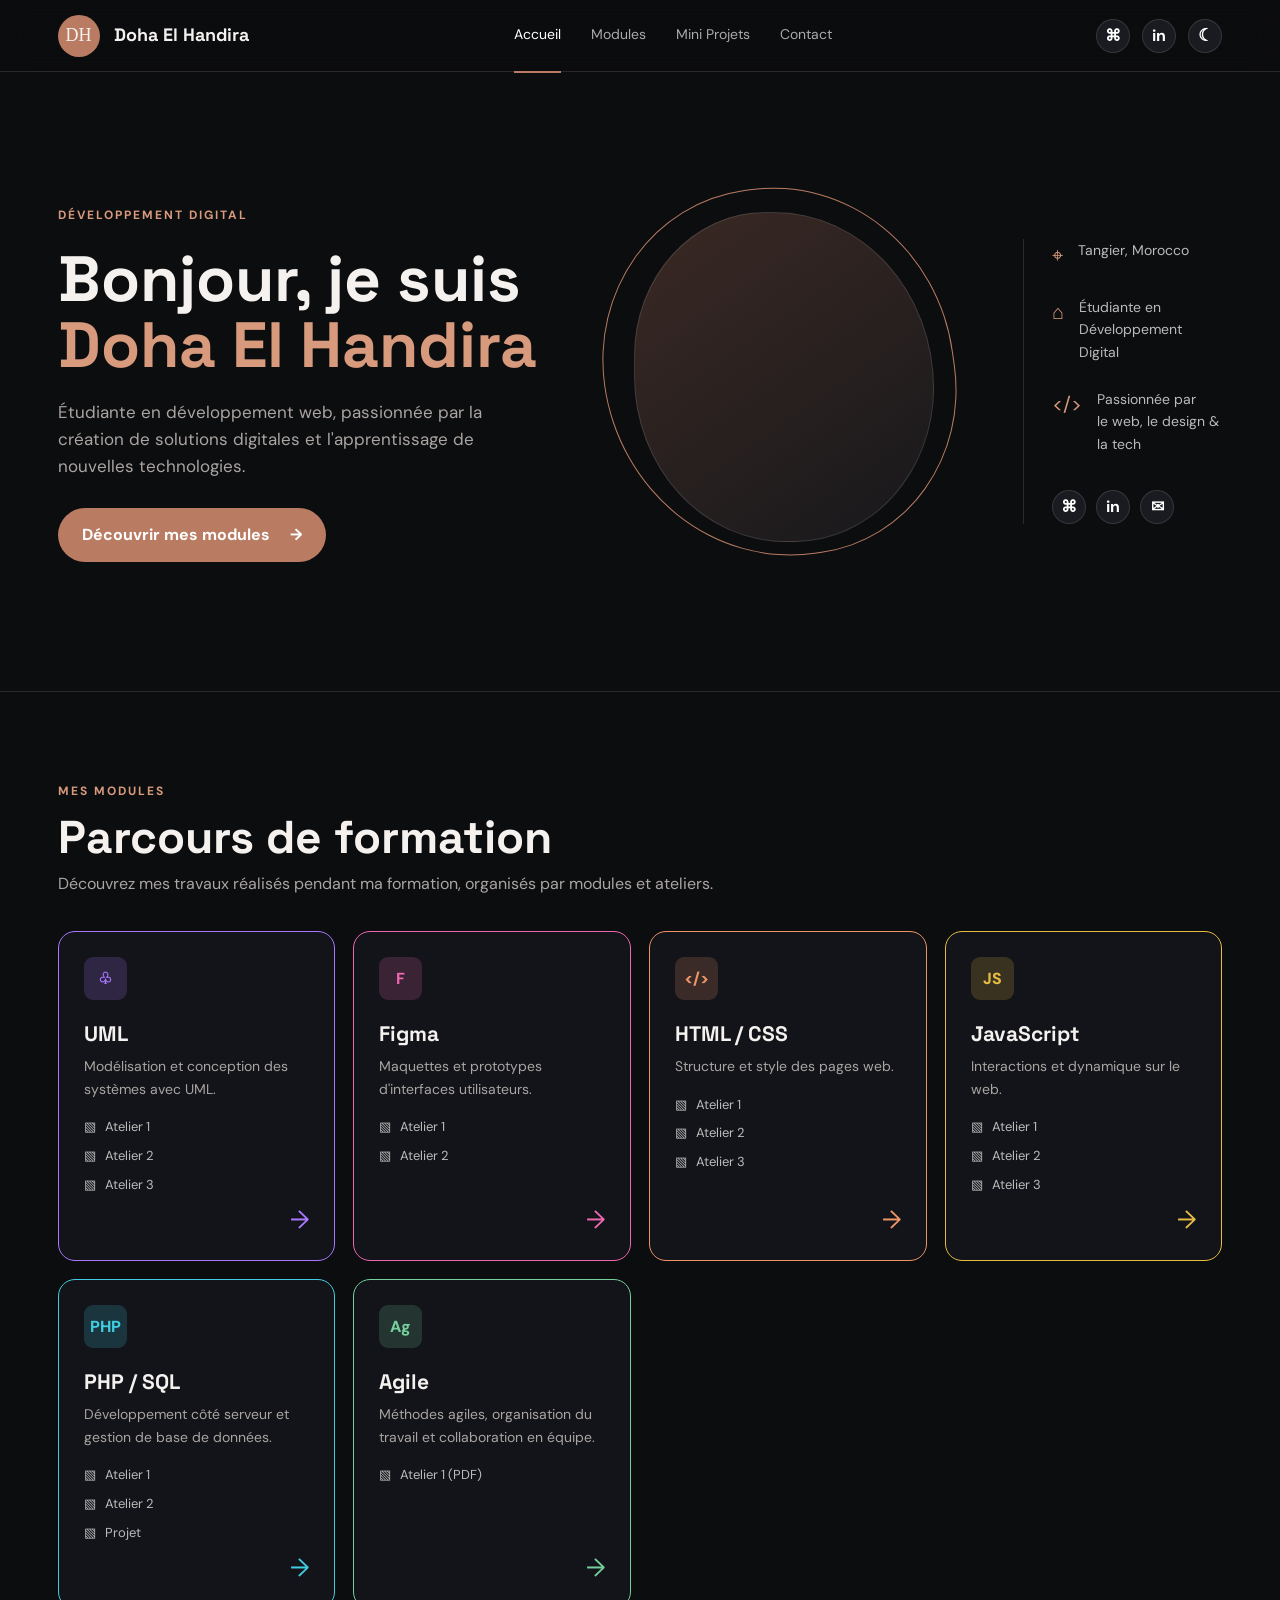
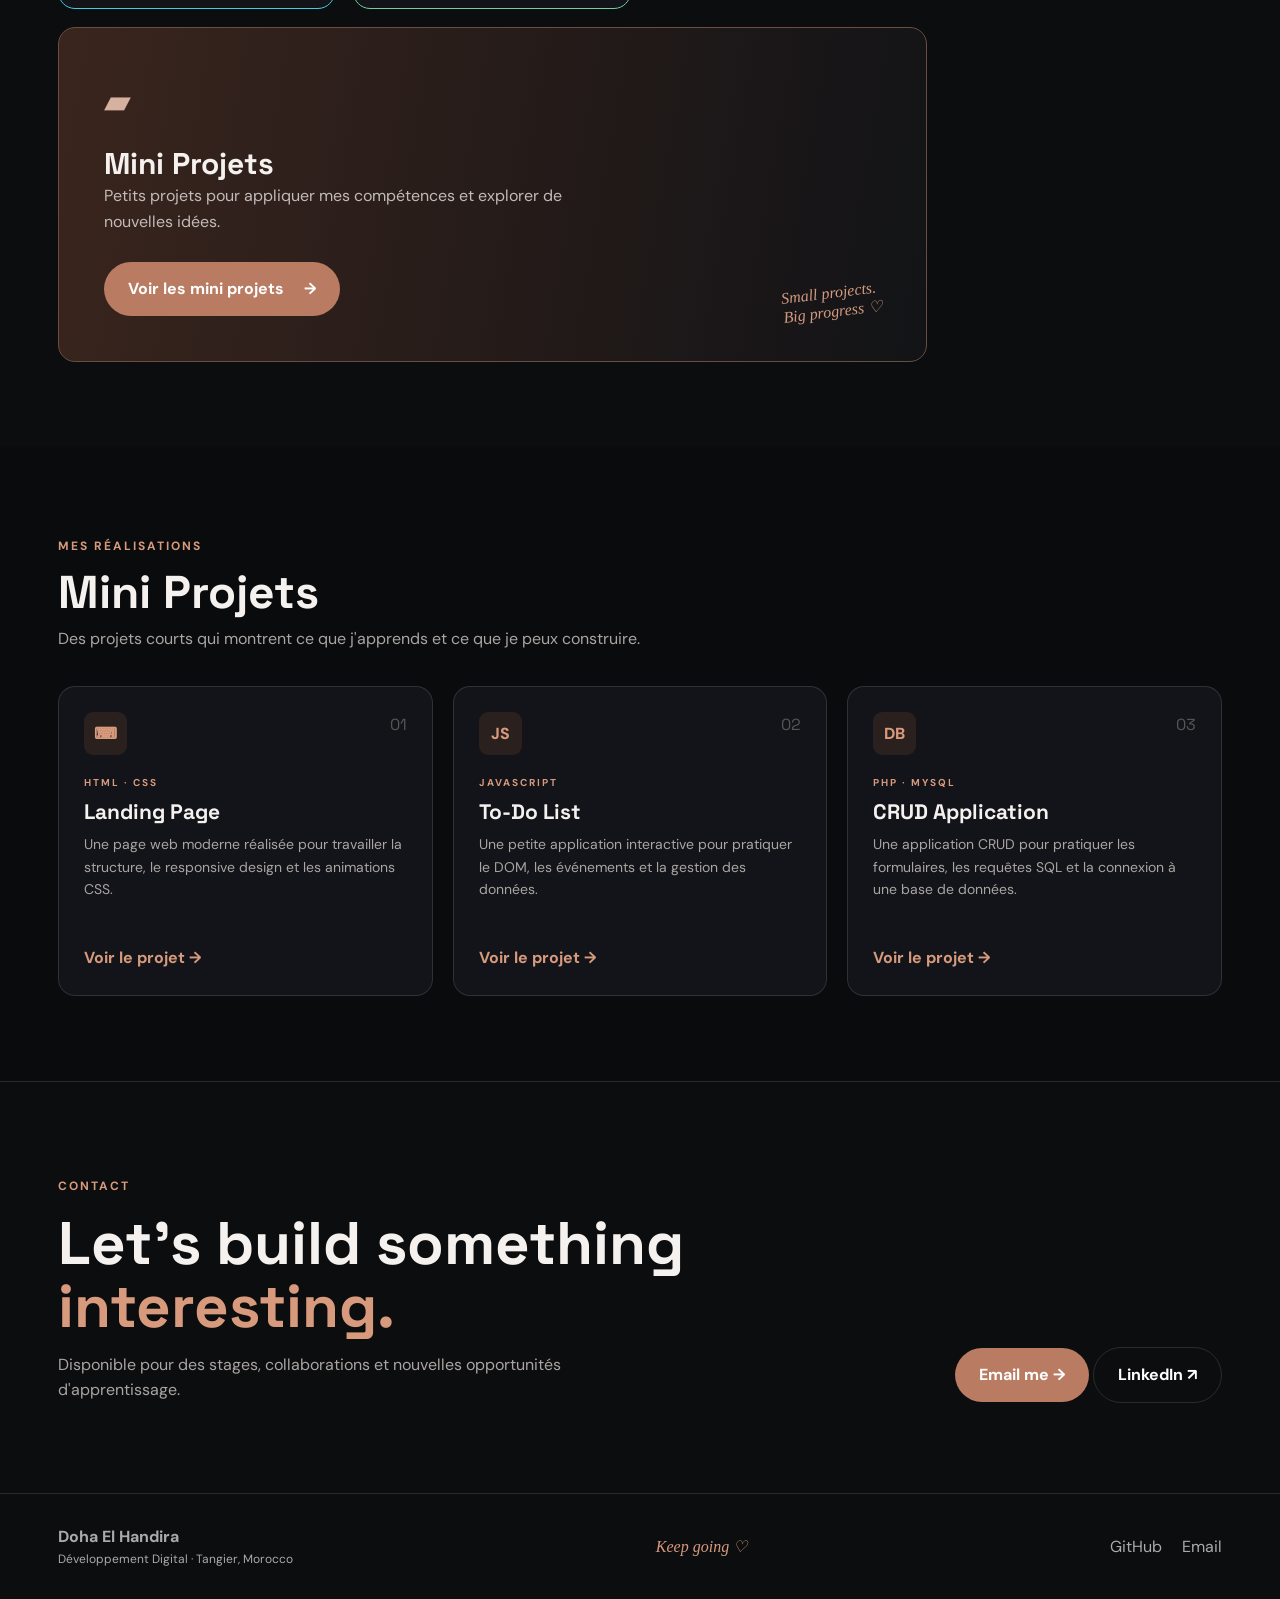
==== index.html @ 9048fb02 "adding atelier 1 agile" ====
<!DOCTYPE html>
<html lang="fr">
<head>
    <meta charset="UTF-8">
    <meta name="viewport" content="width=device-width, initial-scale=1.0">
    <title>Doha El Handira | Portfolio</title>
    <meta name="description" content="Portfolio de Doha El Handira — Développement Digital.">
    <link rel="preconnect" href="https://fonts.googleapis.com">
    <link rel="preconnect" href="https://fonts.gstatic.com" crossorigin>
    <link href="https://fonts.googleapis.com/css2?family=DM+Sans:wght@400;500;600;700&family=Space+Grotesk:wght@500;600;700&display=swap" rel="stylesheet">
    <link rel="stylesheet" href="style.css">
</head>

<body>
<header class="navbar">
    <a href="#accueil" class="logo">
        <span>DH</span>
        <strong>Doha El Handira</strong>
    </a>

    <button class="menu-toggle" id="menuToggle" aria-label="Ouvrir le menu">☰</button>

    <nav id="navMenu">
        <a class="active" href="#accueil">Accueil</a>
        <a href="#modules">Modules</a>
        <a href="#mini-projets">Mini Projets</a>
        <a href="#contact">Contact</a>
    </nav>

    <div class="nav-socials">
        <a href="https://github.com/YOUR_USERNAME" target="_blank" aria-label="GitHub">⌘</a>
        <a href="https://www.linkedin.com/in/YOUR_USERNAME" target="_blank" aria-label="LinkedIn">in</a>
        <button id="themeToggle" aria-label="Changer le thème">☾</button>
    </div>
</header>

<main>
    <section id="accueil" class="hero">
        <div class="hero-copy">
            <span class="eyebrow">DÉVELOPPEMENT DIGITAL</span>
            <h1>Bonjour, je suis<br><span>Doha El Handira</span></h1>
            <p>
                Étudiante en développement web, passionnée par la création
                de solutions digitales et l'apprentissage de nouvelles technologies.
            </p>

            <a href="#modules" class="btn">Découvrir mes modules <span>→</span></a>
        </div>

        <div class="hero-photo-wrap">
            <div class="photo-ring"></div>
            <div class="hero-photo">
                <img src="me.png" alt="Photo de Doha El Handira"
                     onerror="this.style.display='none'; this.parentElement.classList.add('photo-placeholder');">
                
            </div>
        </div>

        <aside class="hero-info">
            <div><span>⌖</span><p>Tangier, Morocco</p></div>
            <div><span>⌂</span><p>Étudiante en<br>Développement Digital</p></div>
            <div><span>&lt;/&gt;</span><p>Passionnée par<br>le web, le design & la tech</p></div>

            <div class="mini-socials">
                <a href="https://github.com/YOUR_USERNAME" target="_blank">⌘</a>
                <a href="https://www.linkedin.com/in/YOUR_USERNAME" target="_blank">in</a>
                <a href="mailto:dohahandira@gmail.com">✉</a>
            </div>
        </aside>
    </section>

    <section id="modules" class="section">
        <div class="section-heading">
            <span>MES MODULES</span>
            <h2>Parcours de formation</h2>
            <p>Découvrez mes travaux réalisés pendant ma formation, organisés par modules et ateliers.</p>
        </div>

        <div class="modules-grid">
            <article class="module-card purple">
                <div class="module-icon">♧</div>
                <h3>UML</h3>
                <p>Modélisation et conception des systèmes avec UML.</p>
                <div class="atelier-list">
                    <a href="uml/TD1.mdj">▧ &nbsp; Atelier 1</a>
                    <a href="uml/atelier-2.html">▧ &nbsp; Atelier 2</a>
                    <a href="uml/atelier-3.html">▧ &nbsp; Atelier 3</a>
                </div>
                <a href="#mini-projets" class="card-arrow">→</a>
            </article>

            <article class="module-card pink">
                <div class="module-icon">F</div>
                <h3>Figma</h3>
                <p>Maquettes et prototypes d'interfaces utilisateurs.</p>
                <div class="atelier-list">
                    <a href="figma/atelie1figma.pdf"  target="_blank">▧ &nbsp; Atelier 1</a>
                    <a href="figma/atelier 2figma.pdf"  target="_blank">▧ &nbsp; Atelier 2</a>
                    
                </div>
                <a href="#" class="card-arrow">→</a>
            </article>

            <article class="module-card orange">
                <div class="module-icon">&lt;/&gt;</div>
                <h3>HTML / CSS</h3>
                <p>Structure et style des pages web.</p>
                <div class="atelier-list">
                    <a href="html-css/atelier-1.html">▧ &nbsp; Atelier 1</a>
                    <a href="html-css/atelier-2.html">▧ &nbsp; Atelier 2</a>
                    <a href="html-css/atelier-3.html">▧ &nbsp; Atelier 3</a>
                </div>
                <a href="#" class="card-arrow">→</a>
            </article>

            <article class="module-card yellow">
                <div class="module-icon">JS</div>
                <h3>JavaScript</h3>
                <p>Interactions et dynamique sur le web.</p>
                <div class="atelier-list">
                    <a href="javascript/atelier-1.html">▧ &nbsp; Atelier 1</a>
                    <a href="javascript/atelier-2.html">▧ &nbsp; Atelier 2</a>
                    <a href="javascript/atelier-3.html">▧ &nbsp; Atelier 3</a>
                </div>
                <a href="#" class="card-arrow">→</a>
            </article>

            <article class="module-card cyan">
                <div class="module-icon">PHP</div>
                <h3>PHP / SQL</h3>
                <p>Développement côté serveur et gestion de base de données.</p>
                <div class="atelier-list">
                    <a href="php-sql/atelier-1.html">▧ &nbsp; Atelier 1</a>
                    <a href="php-sql/atelier-2.html">▧ &nbsp; Atelier 2</a>
                    <a href="php-sql/projet.html">▧ &nbsp; Projet</a>
                </div>
                <a href="#" class="card-arrow">→</a>
            </article>

            <article class="module-card green">
                <div class="module-icon">Ag</div>
                <h3>Agile</h3>
                <p>Méthodes agiles, organisation du travail et collaboration en équipe.</p>
                <div class="atelier-list">
                    <a href="agile/atelier-1.pdf" target="_blank" rel="noopener">▧ &nbsp; Atelier 1 (PDF)</a>
                </div>
                <a href="agile/atelier-1.pdf" target="_blank" rel="noopener" class="card-arrow" aria-label="Ouvrir l'atelier Agile 1">→</a>
            </article>

            <article class="mini-feature" id="mini-projets">
                <div class="feature-overlay"></div>
                <div class="feature-content">
                    <div class="folder">▰</div>
                    <h3>Mini Projets</h3>
                    <p>Petits projets pour appliquer mes compétences et explorer de nouvelles idées.</p>
                    <a href="#projects" class="btn">Voir les mini projets <span>→</span></a>
                </div>
                <div class="feature-note">Small projects.<br>Big progress ♡</div>
            </article>
        </div>
    </section>

    <section id="projects" class="section projects-section">
        <div class="section-heading">
            <span>MES RÉALISATIONS</span>
            <h2>Mini Projets</h2>
            <p>Des projets courts qui montrent ce que j'apprends et ce que je peux construire.</p>
        </div>

        <div class="projects-grid">
            <article class="project-card">
                <span class="project-number">01</span>
                <div class="project-icon">⌨</div>
                <span class="project-tech">HTML · CSS</span>
                <h3>Landing Page</h3>
                <p>Une page web moderne réalisée pour travailler la structure, le responsive design et les animations CSS.</p>
                <a href="mini-projects/landing-page.html">Voir le projet →</a>
            </article>

            <article class="project-card">
                <span class="project-number">02</span>
                <div class="project-icon">JS</div>
                <span class="project-tech">JAVASCRIPT</span>
                <h3>To-Do List</h3>
                <p>Une petite application interactive pour pratiquer le DOM, les événements et la gestion des données.</p>
                <a href="mini-projects/todo.html">Voir le projet →</a>
            </article>

            <article class="project-card">
                <span class="project-number">03</span>
                <div class="project-icon">DB</div>
                <span class="project-tech">PHP · MYSQL</span>
                <h3>CRUD Application</h3>
                <p>Une application CRUD pour pratiquer les formulaires, les requêtes SQL et la connexion à une base de données.</p>
                <a href="mini-projects/crud.html">Voir le projet →</a>
            </article>
        </div>
    </section>

    <section id="contact" class="contact-section">
        <div>
            <span class="eyebrow">CONTACT</span>
            <h2>Let's build something<br><span>interesting.</span></h2>
            <p>Disponible pour des stages, collaborations et nouvelles opportunités d'apprentissage.</p>
        </div>

        <div class="contact-buttons">
            <a class="btn" href="mailto:dohahandira@gmail.com">Email me →</a>
            <a class="btn secondary" href="https://www.linkedin.com/in/YOUR_USERNAME" target="_blank">LinkedIn ↗</a>
        </div>
    </section>
</main>

<footer>
    <div>
        <strong>Doha El Handira</strong>
        <span>Développement Digital · Tangier, Morocco</span>
    </div>
    <span class="footer-note">Keep going ♡</span>
    <div class="footer-links">
        <a href="https://github.com/YOUR_USERNAME" target="_blank">GitHub</a>
        <a href="mailto:dohahandira@gmail.com">Email</a>
    </div>
</footer>

<script src="script.js"></script>
</body>
</html>
---- style.css ----
:root {
    --bg: #0c0d0f;
    --surface: #121419;
    --surface-2: #17191f;
    --text: #f4f1ef;
    --muted: #aaa5a2;
    --line: rgba(255,255,255,.12);
    --accent: #b97c63;
    --accent-light: #d89a7d;
    --brown: #4a3028;
}

* { box-sizing: border-box; margin: 0; padding: 0; }

html { scroll-behavior: smooth; }

body {
    background: var(--bg);
    color: var(--text);
    font-family: "DM Sans", sans-serif;
    line-height: 1.6;
}

a { color: inherit; text-decoration: none; }

.navbar {
    height: 72px;
    padding: 0 4.5%;
    border-bottom: 1px solid var(--line);
    display: flex;
    align-items: center;
    justify-content: space-between;
    position: sticky;
    top: 0;
    z-index: 20;
    background: rgba(12,13,15,.92);
    backdrop-filter: blur(15px);
}

.logo { display: flex; align-items: center; gap: 14px; font-family: "Space Grotesk"; }
.logo span {
    width: 42px; height: 42px; border-radius: 50%;
    display: grid; place-items: center;
    background: var(--accent); font-family: Georgia, serif;
    font-size: 18px;
}
.logo strong { font-size: 18px; }

nav { display: flex; gap: 30px; }
nav a { color: #aaa; font-size: 14px; padding: 25px 0; }
nav a:hover, nav a.active { color: white; border-bottom: 2px solid var(--accent); }

.nav-socials { display: flex; gap: 12px; align-items: center; }
.nav-socials a, .nav-socials button, .mini-socials a {
    border: 1px solid var(--line); background: #191b20; color: white;
    width: 34px; height: 34px; border-radius: 50%; display: grid; place-items: center;
    font-weight: 700;
}
.nav-socials button { cursor: pointer; font-size: 17px; }

.menu-toggle { display: none; background: none; color: white; border: 0; font-size: 24px; }

.hero {
    min-height: 620px;
    padding: 80px 4.5%;
    display: grid;
    grid-template-columns: 1.1fr .9fr .45fr;
    gap: 40px;
    align-items: center;
    border-bottom: 1px solid var(--line);
}

.eyebrow, .section-heading > span, .project-tech {
    color: var(--accent-light);
    font-weight: 700;
    letter-spacing: 2px;
    font-size: 12px;
}

.hero h1 {
    font-family: "Space Grotesk";
    font-size: clamp(44px, 5vw, 74px);
    line-height: 1.03;
    margin: 20px 0;
}
.hero h1 span, .contact-section h2 span { color: var(--accent-light); }
.hero-copy > p:not(.eyebrow) { color: var(--muted); max-width: 620px; font-size: 17px; }

.btn {
    display: inline-flex; gap: 20px; align-items: center;
    background: var(--accent); color: white; padding: 14px 24px;
    border-radius: 30px; font-weight: 700; margin-top: 28px;
    transition: .25s;
}
.btn:hover { transform: translateY(-3px); background: var(--accent-light); }
.btn.secondary { background: transparent; border: 1px solid var(--line); }

.hero-photo-wrap { position: relative; width: 360px; height: 390px; justify-self: center; }
.photo-ring {
    position: absolute; inset: 0 10px 20px 0; border: 1px solid var(--accent);
    border-radius: 48% 52% 46% 54%; transform: rotate(-8deg);
}
.hero-photo {
    position: absolute; inset: 25px 30px 35px 30px;
    border-radius: 45% 55% 48% 52%; overflow: hidden;
    background: linear-gradient(145deg,#3b2924,#17181b);
    display: grid; place-items: center;
}
.hero-photo img { width: 100%; height: 100%; object-fit: cover; }
.hero-photo > span { font-family: Georgia; font-size: 60px; color: #d49a81; }
.photo-placeholder { border: 1px solid rgba(255,255,255,.12); }
.handwritten {
    position: absolute; right: -5px; bottom: 35px;
    color: var(--accent-light); font-family: Georgia, serif;
    font-style: italic; transform: rotate(-7deg); font-size: 15px;
}
.hero-info { border-left: 1px solid var(--line); padding-left: 28px; display: grid; gap: 25px; }
.hero-info div:not(.mini-socials) { display: flex; gap: 15px; align-items: flex-start; }
.hero-info div:not(.mini-socials) > span { color: var(--accent-light); font-size: 20px; }
.hero-info p { color: #bbb; font-size: 14px; }
.mini-socials { display: flex; gap: 10px; padding-top: 10px; }

.section { padding: 85px 4.5%; }
.section-heading { margin-bottom: 35px; }
.section-heading h2 { font: 700 clamp(32px,4vw,46px) "Space Grotesk"; margin: 5px 0; }
.section-heading p { color: var(--muted); }

.modules-grid {
    display: grid;
    grid-template-columns: repeat(4, 1fr);
    gap: 18px;
}
.module-card, .project-card {
    background: var(--surface);
    border: 1px solid var(--line);
    border-radius: 17px;
    padding: 25px;
    min-height: 330px;
    position: relative;
    transition: .3s;
}
.module-card:hover, .project-card:hover { transform: translateY(-6px); border-color: rgba(255,255,255,.3); }
.module-card.purple { --card: #a978ff; }
.module-card.pink { --card: #ed68b1; }
.module-card.orange { --card: #ed9569; }
.module-card.yellow { --card: #e7bc43; }
.module-card.cyan { --card: #40cde0; }
.module-card.green { --card: #75ce9b; }
.module-card { border-color: var(--card); }
.module-icon, .project-icon {
    width: 43px; height: 43px; border-radius: 9px;
    display: grid; place-items: center;
    background: color-mix(in srgb, var(--card, var(--accent)) 18%, transparent);
    color: var(--card, var(--accent-light)); font-weight: 800;
    margin-bottom: 20px;
}
.module-card h3, .project-card h3 { font: 700 21px "Space Grotesk"; }
.module-card > p, .project-card > p { color: var(--muted); font-size: 14px; margin: 8px 0 17px; }
.atelier-list { display: grid; gap: 8px; }
.atelier-list a { font-size: 13px; color: #bbb; }
.atelier-list a:hover { color: var(--card, var(--accent-light)); }
.card-arrow { position: absolute; right: 25px; bottom: 20px; font-size: 25px; color: var(--card, var(--accent-light)); }

.mini-feature {
    grid-column: span 3;
    min-height: 330px;
    border: 1px solid #684d40;
    border-radius: 17px;
    overflow: hidden;
    position: relative;
    background: linear-gradient(100deg, rgba(60,38,30,.95), rgba(19,20,23,.88)),
                url("mini-projects-bg.jpg") center/cover;
}
.feature-content { position: relative; z-index: 2; padding: 45px; max-width: 600px; }
.folder { color: #d7b19f; font-size: 35px; margin-bottom: 15px; }
.feature-content h3 { font: 700 30px "Space Grotesk"; }
.feature-content p { color: #c2bbb8; max-width: 530px; }
.feature-note { position: absolute; right: 45px; bottom: 40px; color: #d29b80; font: italic 16px Georgia; transform: rotate(-7deg); }

.projects-section { background: #0a0b0d; }
.projects-grid { display: grid; grid-template-columns: repeat(3,1fr); gap: 20px; }
.project-card { min-height: 310px; }
.project-number { float: right; color: #555; font-family: "Space Grotesk"; }
.project-card .project-icon { background: #2a201d; color: var(--accent-light); }
.project-card .project-tech { font-size: 10px; display: block; margin-bottom: 7px; }
.project-card a { color: var(--accent-light); font-weight: 700; position: absolute; bottom: 25px; }

.contact-section {
    padding: 90px 4.5%; border-top: 1px solid var(--line);
    display: flex; justify-content: space-between; align-items: end; gap: 40px;
}
.contact-section h2 { font: 700 clamp(36px,5vw,60px) "Space Grotesk"; line-height: 1.05; margin: 14px 0; }
.contact-section p { color: var(--muted); max-width: 600px; }

footer {
    border-top: 1px solid var(--line); padding: 30px 4.5%;
    display: flex; justify-content: space-between; align-items: center; gap: 20px;
    color: #aaa;
}
footer div:first-child { display: grid; }
footer span { font-size: 12px; }
.footer-note { color: var(--accent-light); font: italic 16px Georgia; }
.footer-links { display: flex; gap: 20px; }

@media (max-width: 1050px) {
    .hero { grid-template-columns: 1fr 1fr; }
    .hero-info { grid-column: 1 / -1; border-left: 0; border-top: 1px solid var(--line); padding: 25px 0 0; display: flex; justify-content: space-between; }
    .modules-grid { grid-template-columns: repeat(2,1fr); }
    .mini-feature { grid-column: span 2; }
}
@media (max-width: 720px) {
    .navbar { padding: 0 20px; }
    nav { display: none; position: absolute; top: 72px; left: 0; right: 0; padding: 20px; background: #101114; flex-direction: column; gap: 5px; }
    nav.open { display: flex; }
    nav a { padding: 10px; }
    .nav-socials { display: none; }
    .menu-toggle { display: block; }
    .hero { grid-template-columns: 1fr; padding-top: 55px; }
    .hero-photo-wrap { order: -1; width: 290px; height: 310px; }
    .hero-info { display: grid; }
    .modules-grid, .projects-grid { grid-template-columns: 1fr; }
    .mini-feature { grid-column: auto; }
    .contact-section, footer { flex-direction: column; align-items: flex-start; }
}

body.light {
    --bg: #f5f0ec;
    --surface: #fffaf7;
    --surface-2: #ffffff;
    --text: #211b19;
    --muted: #665e5a;
    --line: rgba(40,25,20,.15);
}
body.light .navbar { background: rgba(245,240,236,.94); }
body.light .nav-socials a, body.light .nav-socials button { background: #fff; color: #211b19; }
body.light .project-card, body.light .module-card { box-shadow: 0 12px 30px rgba(50,30,20,.06); }
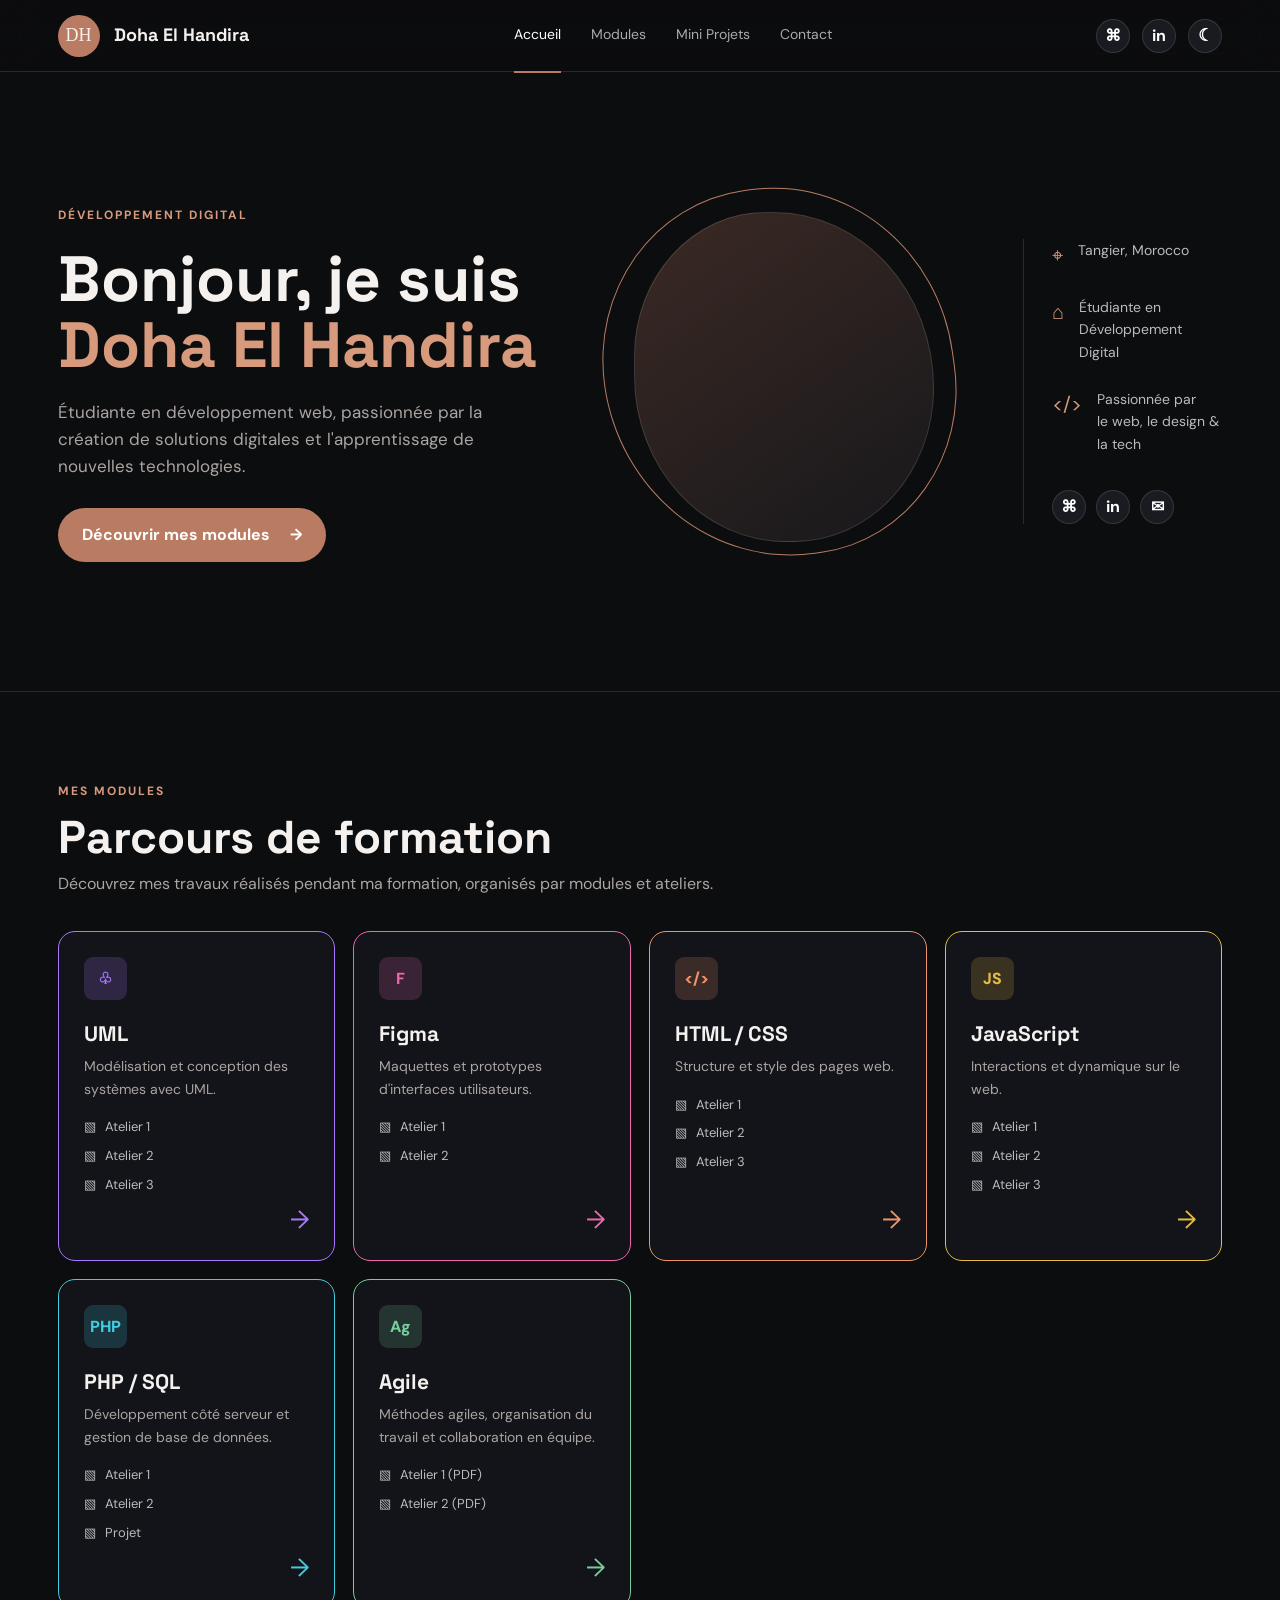
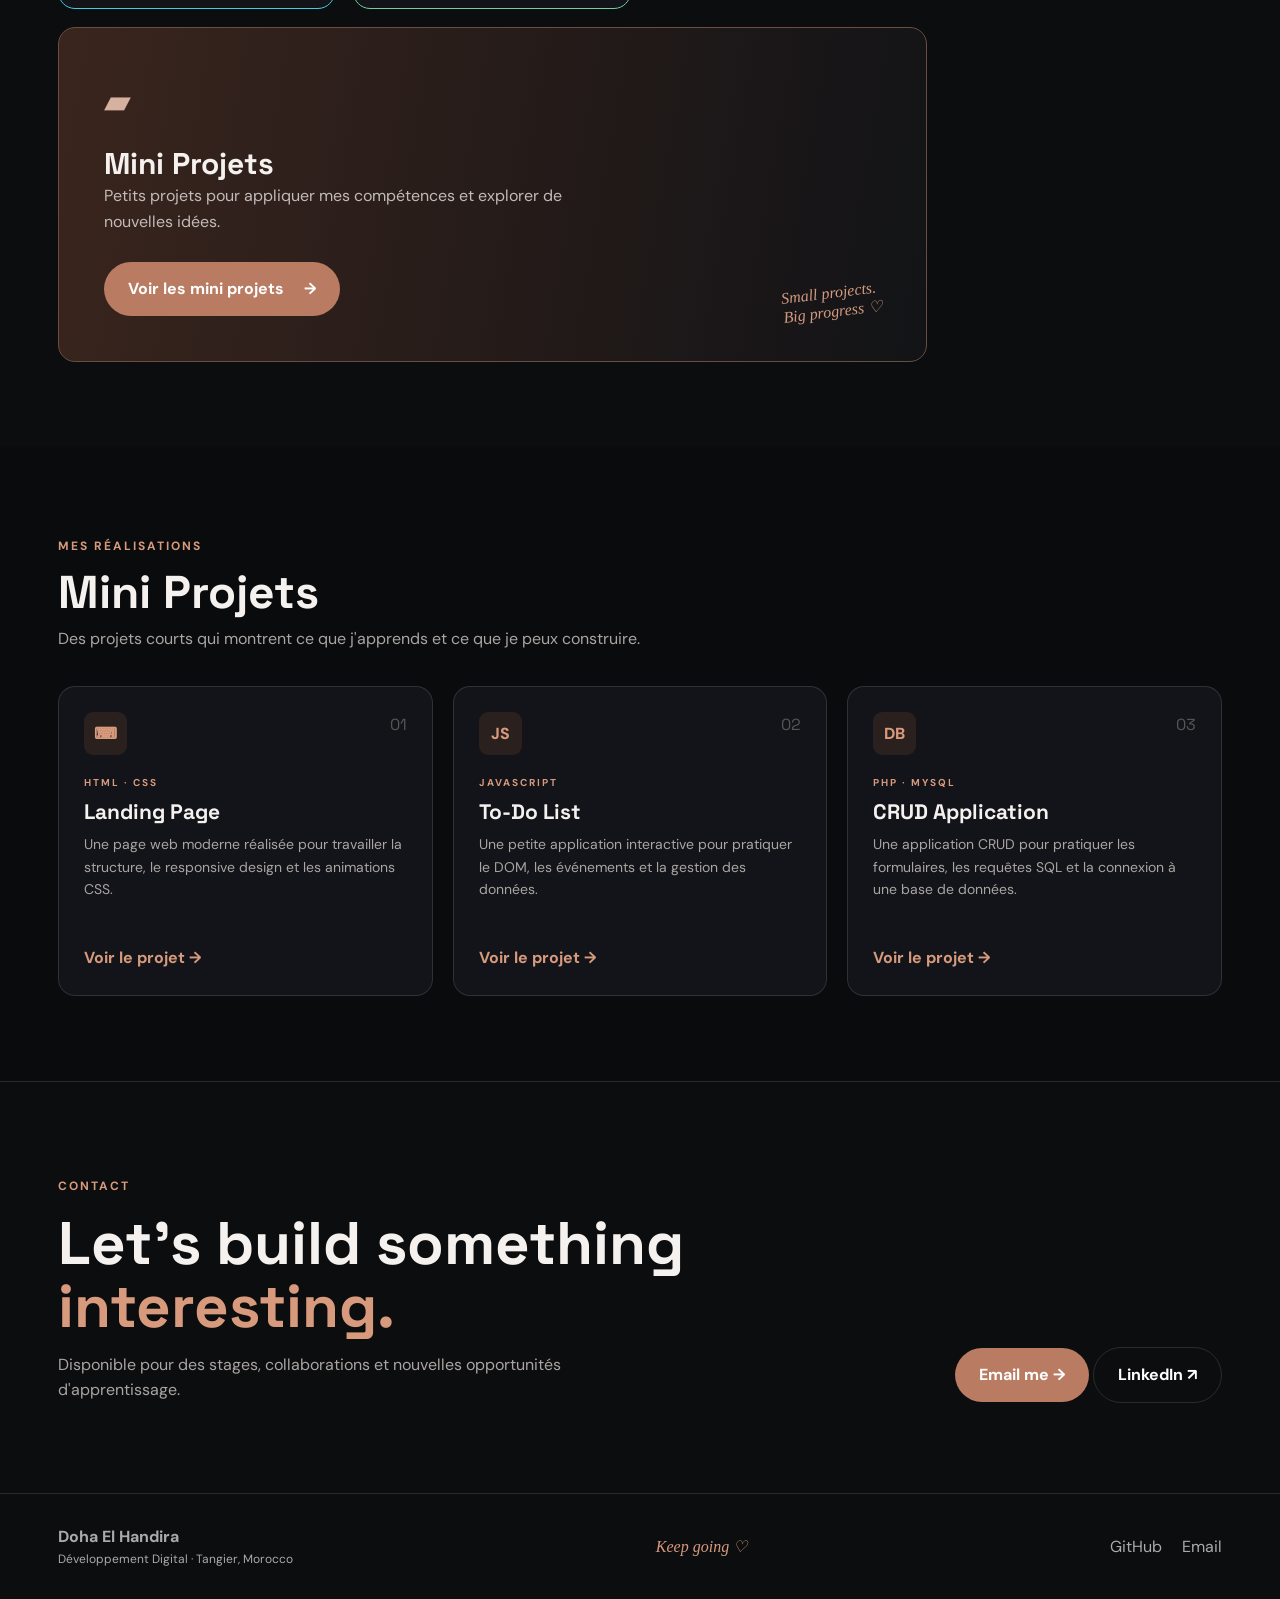
==== commit b95e395e: "Add Agile atelier 2" ====
--- a/index.html
+++ b/index.html
@@ -143,6 +143,7 @@
                 <p>Méthodes agiles, organisation du travail et collaboration en équipe.</p>
                 <div class="atelier-list">
                     <a href="agile/atelier-1.pdf" target="_blank" rel="noopener">▧ &nbsp; Atelier 1 (PDF)</a>
+                    <a href="agile/atelier-2.pdf" target="_blank" rel="noopener">▧ &nbsp; Atelier 2 (PDF)</a>
                 </div>
                 <a href="agile/atelier-1.pdf" target="_blank" rel="noopener" class="card-arrow" aria-label="Ouvrir l'atelier Agile 1">→</a>
             </article>
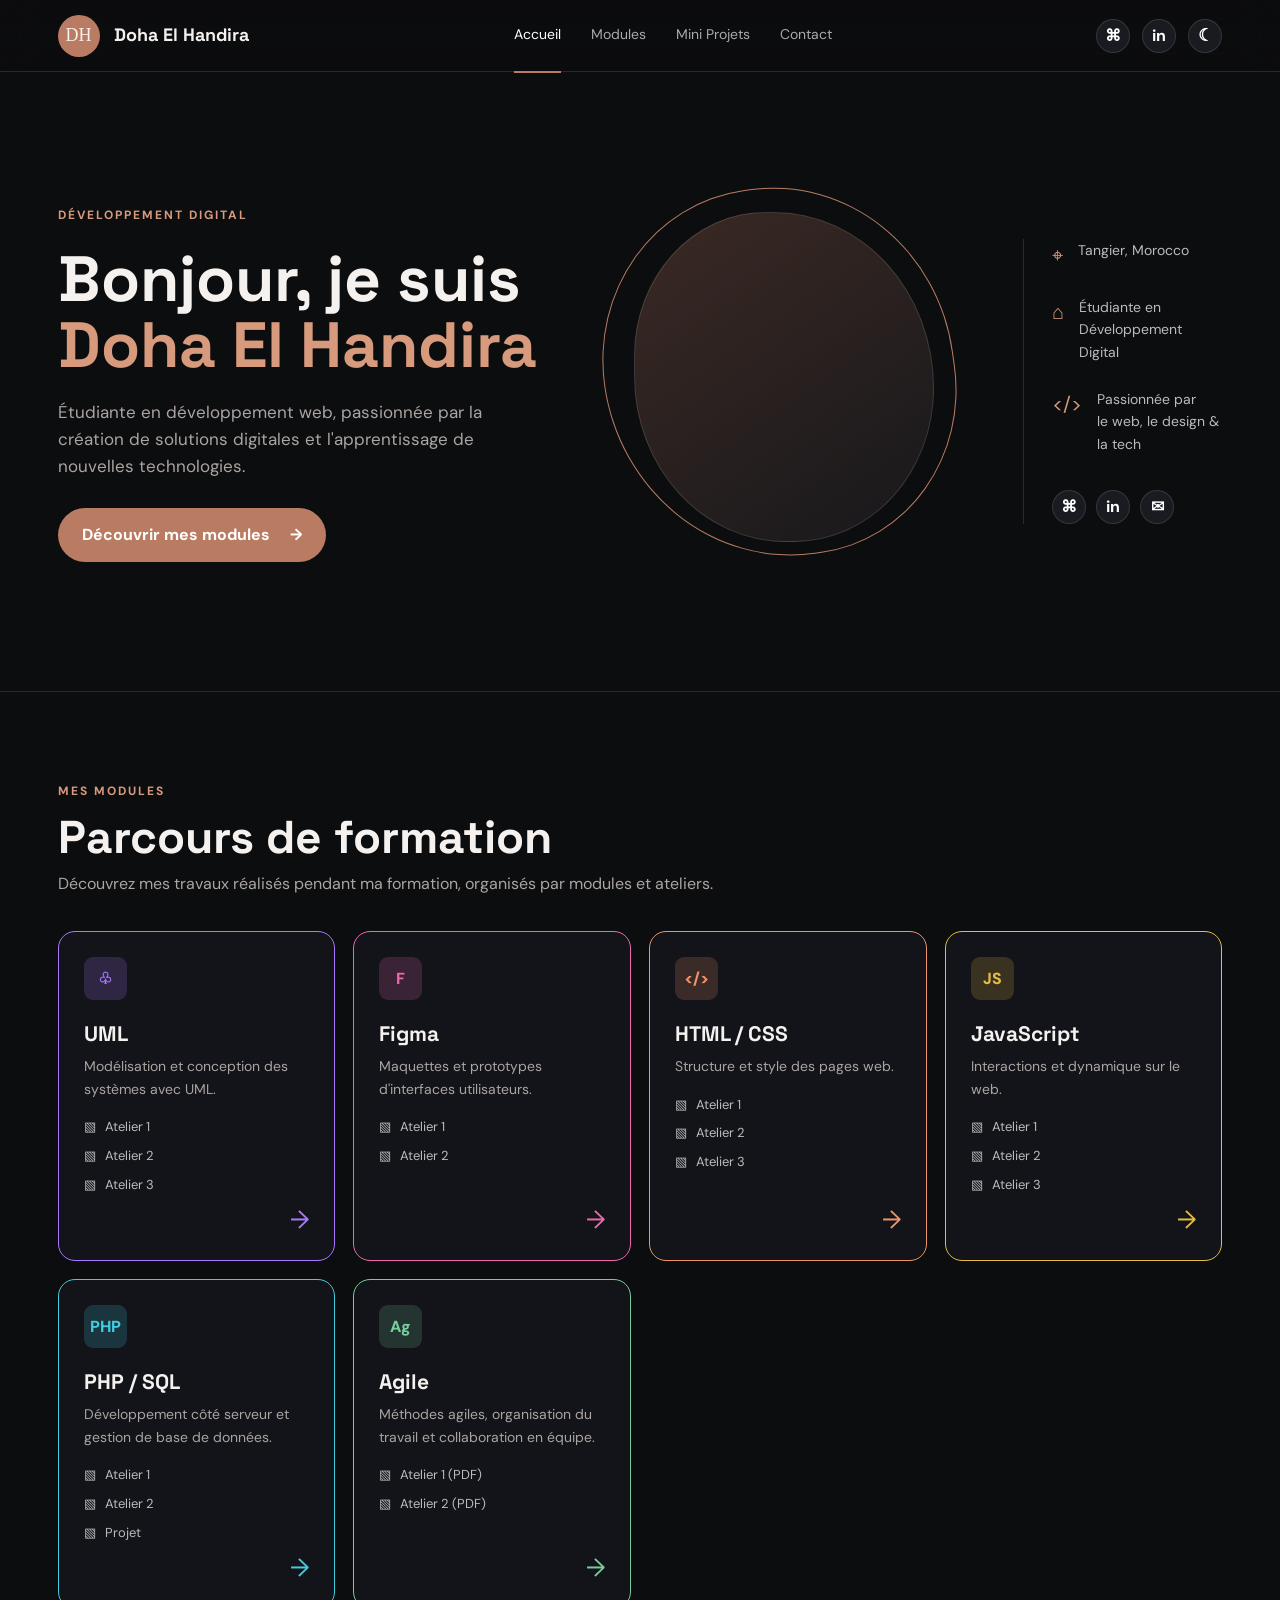
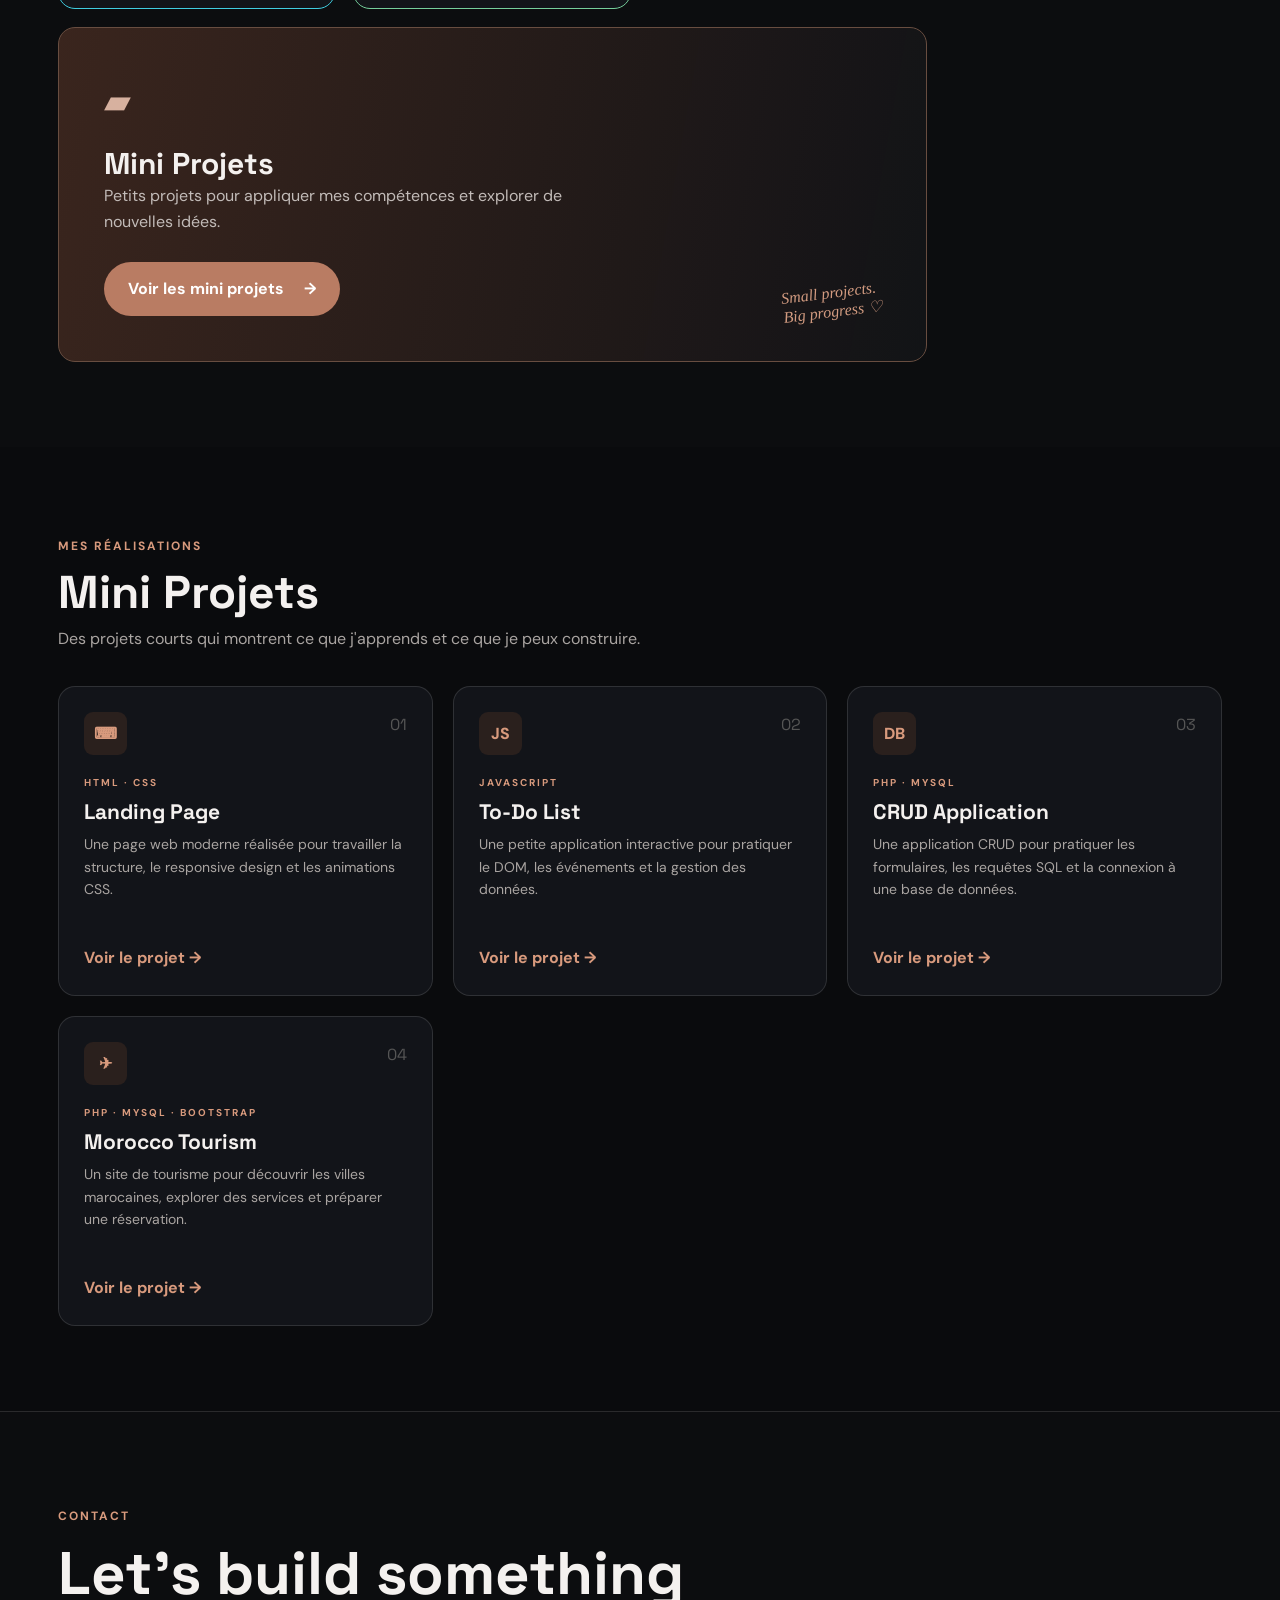
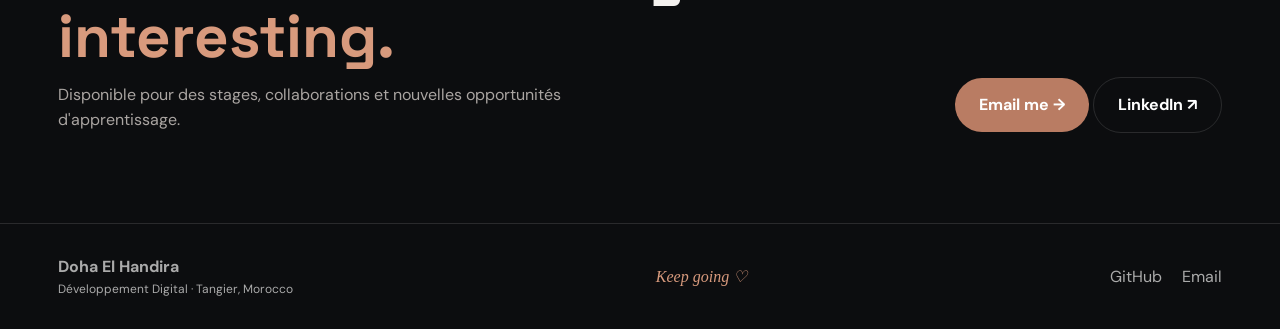
==== commit 3473a6aa: "adding miniproject" ====
--- a/index.html
+++ b/index.html
@@ -195,6 +195,15 @@
                 <p>Une application CRUD pour pratiquer les formulaires, les requêtes SQL et la connexion à une base de données.</p>
                 <a href="mini-projects/crud.html">Voir le projet →</a>
             </article>
+
+            <article class="project-card">
+                <span class="project-number">04</span>
+                <div class="project-icon">✈</div>
+                <span class="project-tech">PHP · MYSQL · BOOTSTRAP</span>
+                <h3>Morocco Tourism</h3>
+                <p>Un site de tourisme pour découvrir les villes marocaines, explorer des services et préparer une réservation.</p>
+                <a href="mini-projects/website-tourisme/index.php">Voir le projet →</a>
+            </article>
         </div>
     </section>
 
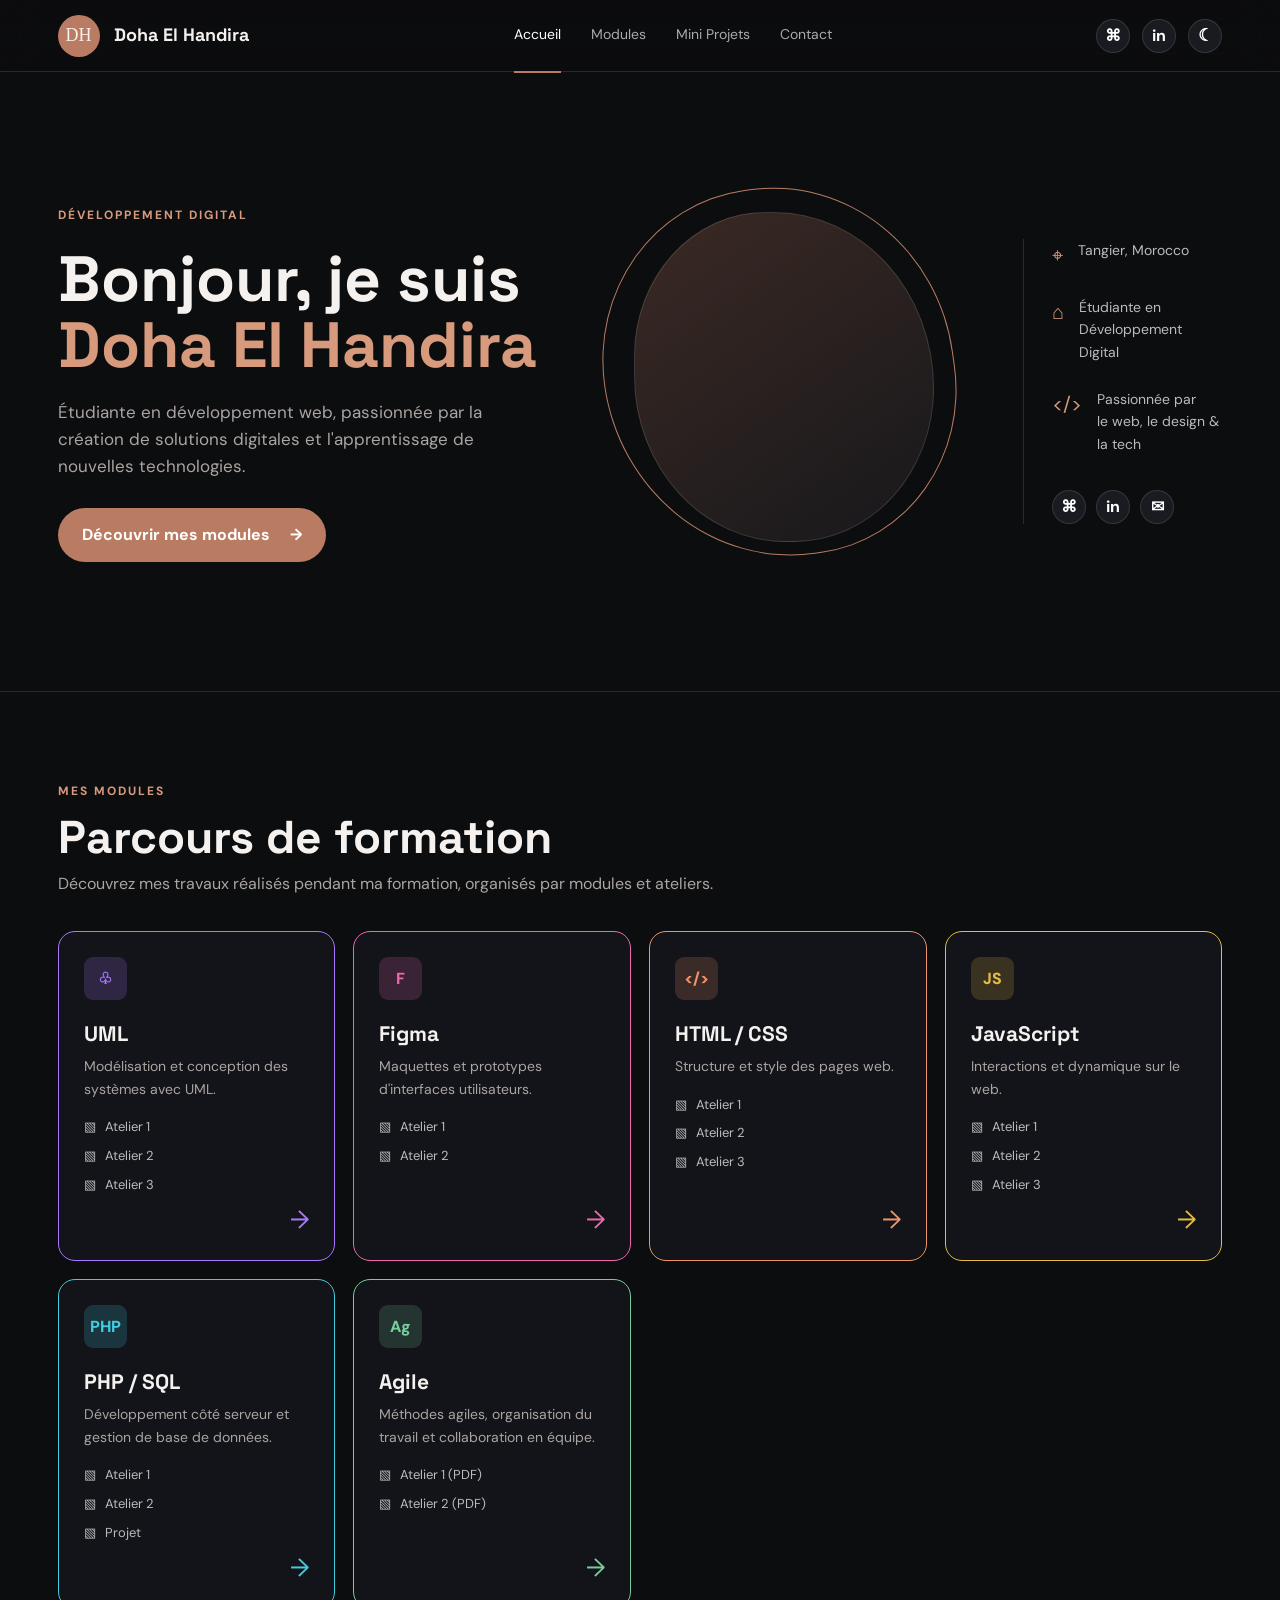
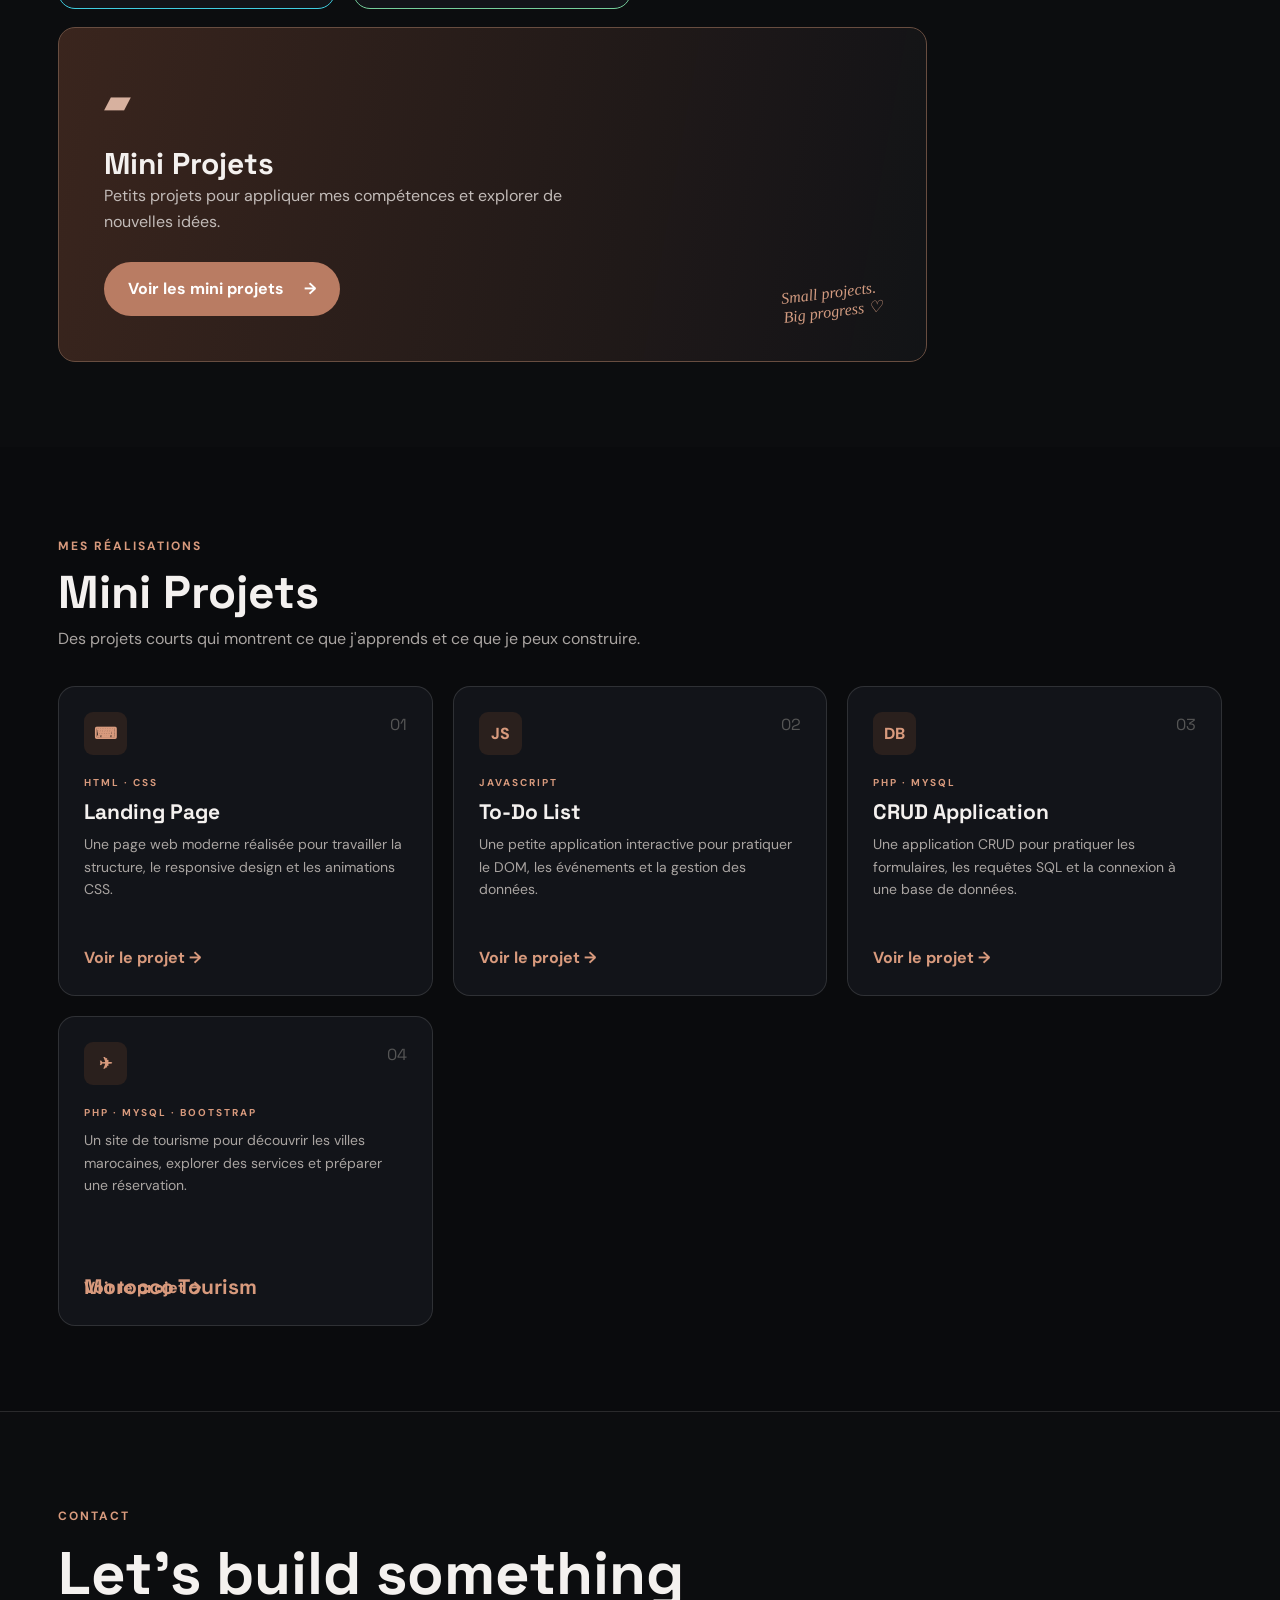
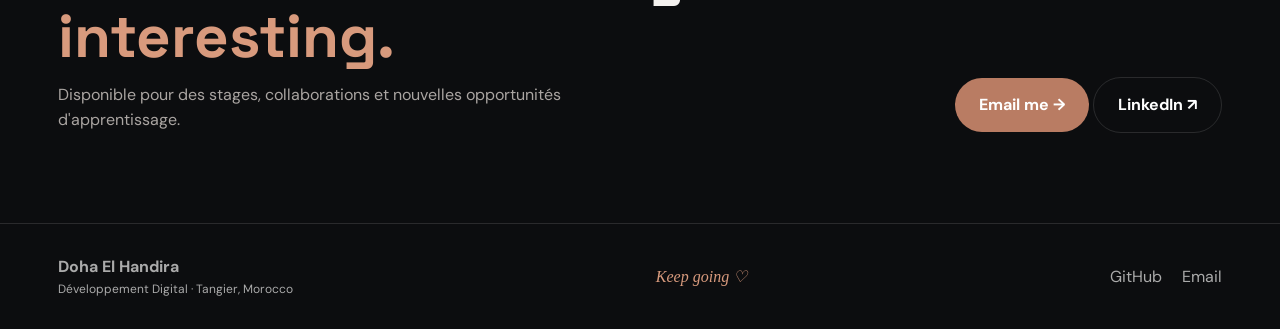
==== commit 4d57badc: "update" ====
--- a/index.html
+++ b/index.html
@@ -196,11 +196,13 @@
                 <a href="mini-projects/crud.html">Voir le projet →</a>
             </article>
 
-            <article class="project-card">
+            <article class="project-card" role="link" tabindex="0"
+                     onclick="window.location.href='mini-projects/website-tourisme/index.php'"
+                     onkeydown="if(event.key==='Enter'){window.location.href='mini-projects/website-tourisme/index.php'}">
                 <span class="project-number">04</span>
                 <div class="project-icon">✈</div>
                 <span class="project-tech">PHP · MYSQL · BOOTSTRAP</span>
-                <h3>Morocco Tourism</h3>
+                <h3><a href="mini-projects/website-tourisme/index.php">Morocco Tourism</a></h3>
                 <p>Un site de tourisme pour découvrir les villes marocaines, explorer des services et préparer une réservation.</p>
                 <a href="mini-projects/website-tourisme/index.php">Voir le projet →</a>
             </article>
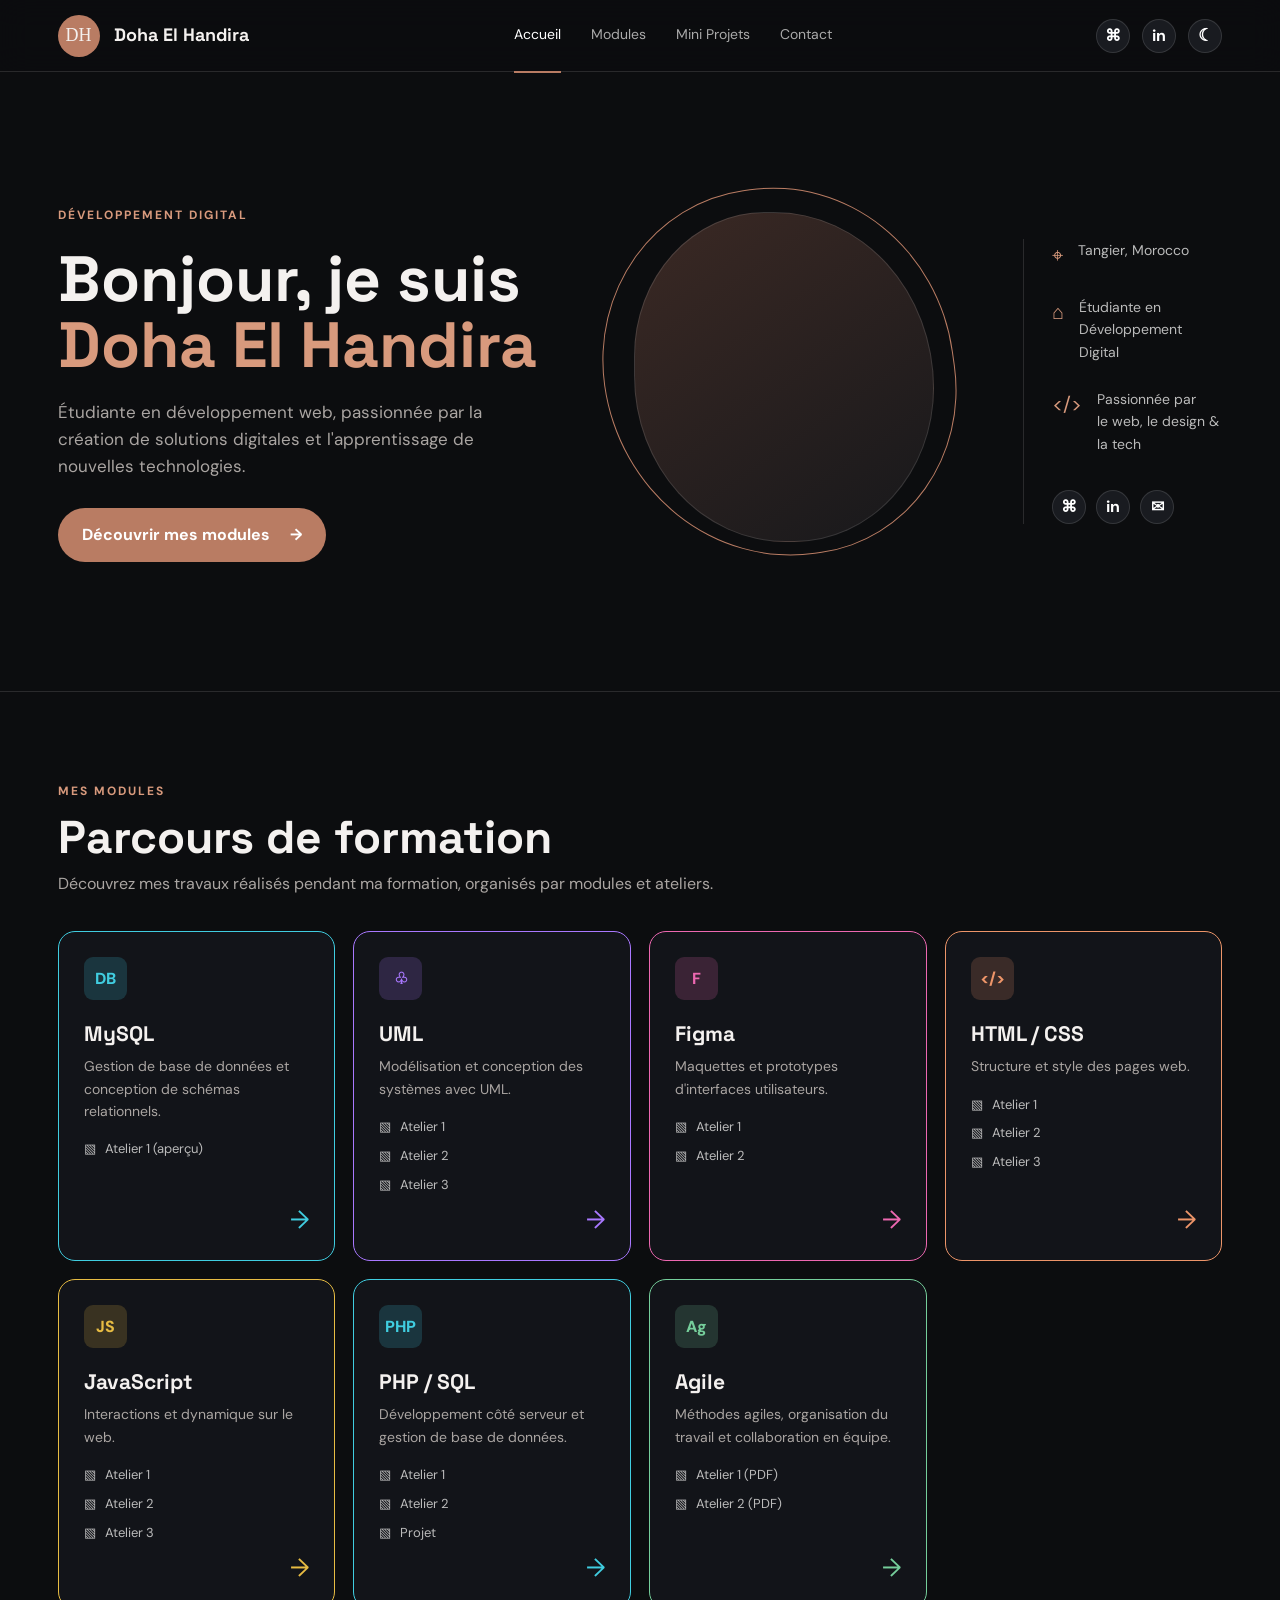
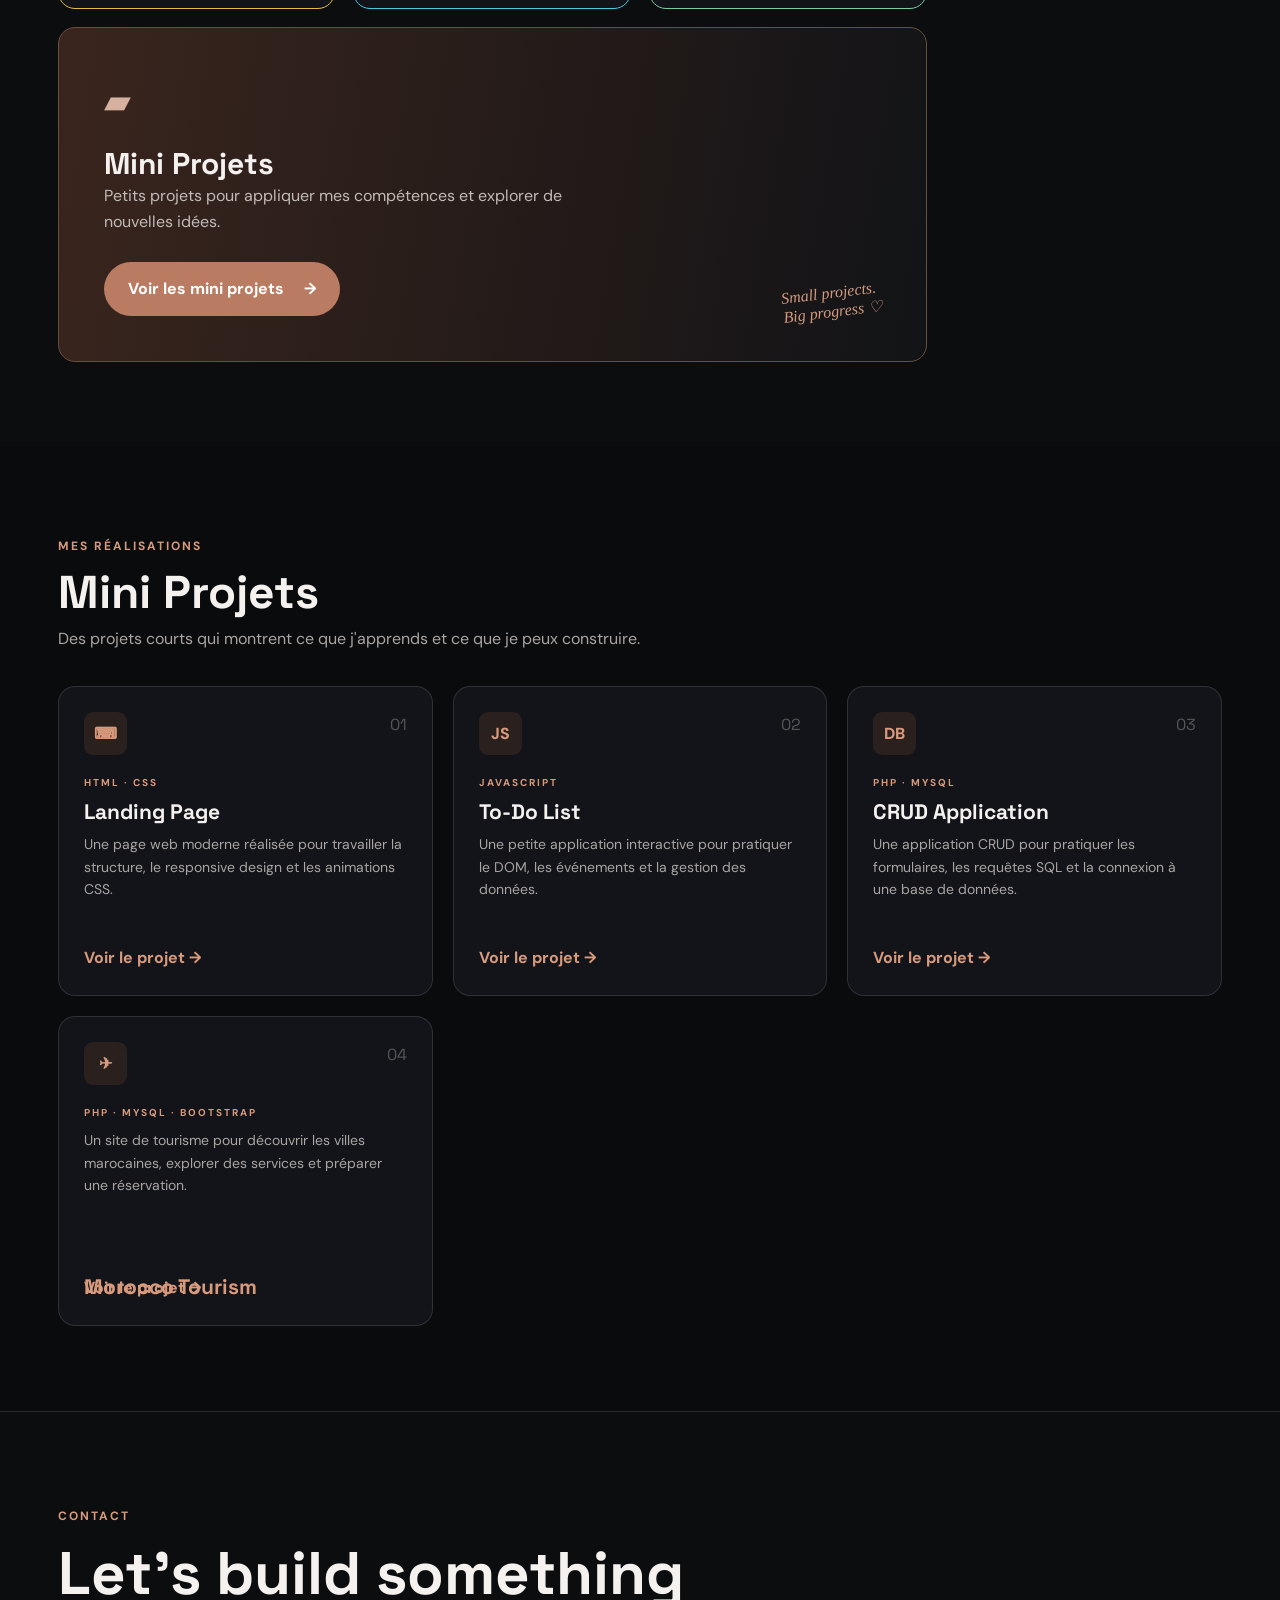
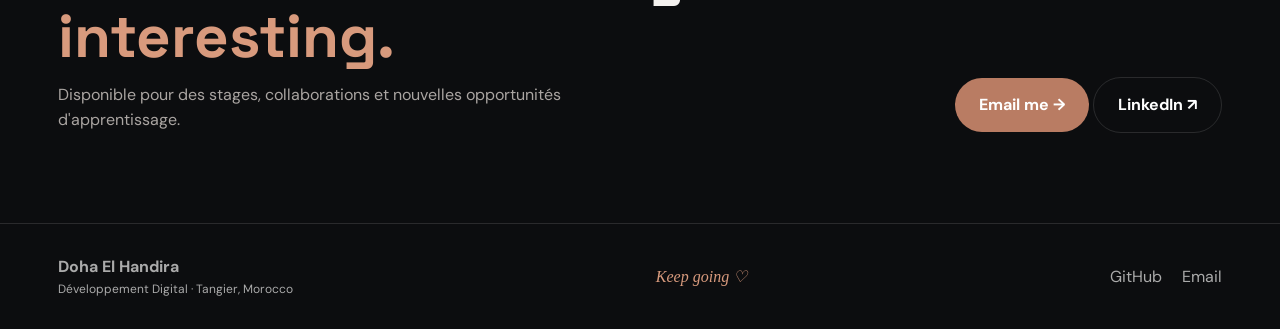
==== commit bd96f4fa: "atelier 1 sql" ====
--- a/index.html
+++ b/index.html
@@ -77,6 +77,16 @@
         </div>
 
         <div class="modules-grid">
+            <article class="module-card cyan">
+                <div class="module-icon">DB</div>
+                <h3>MySQL</h3>
+                <p>Gestion de base de données et conception de schémas relationnels.</p>
+                <div class="atelier-list">
+                    <a href="mysql/atelier-1.html">▧ &nbsp; Atelier 1 (aperçu)</a>
+                </div>
+                <a href="mysql/atelier-1.html" class="card-arrow">→</a>
+            </article>
+
             <article class="module-card purple">
                 <div class="module-icon">♧</div>
                 <h3>UML</h3>
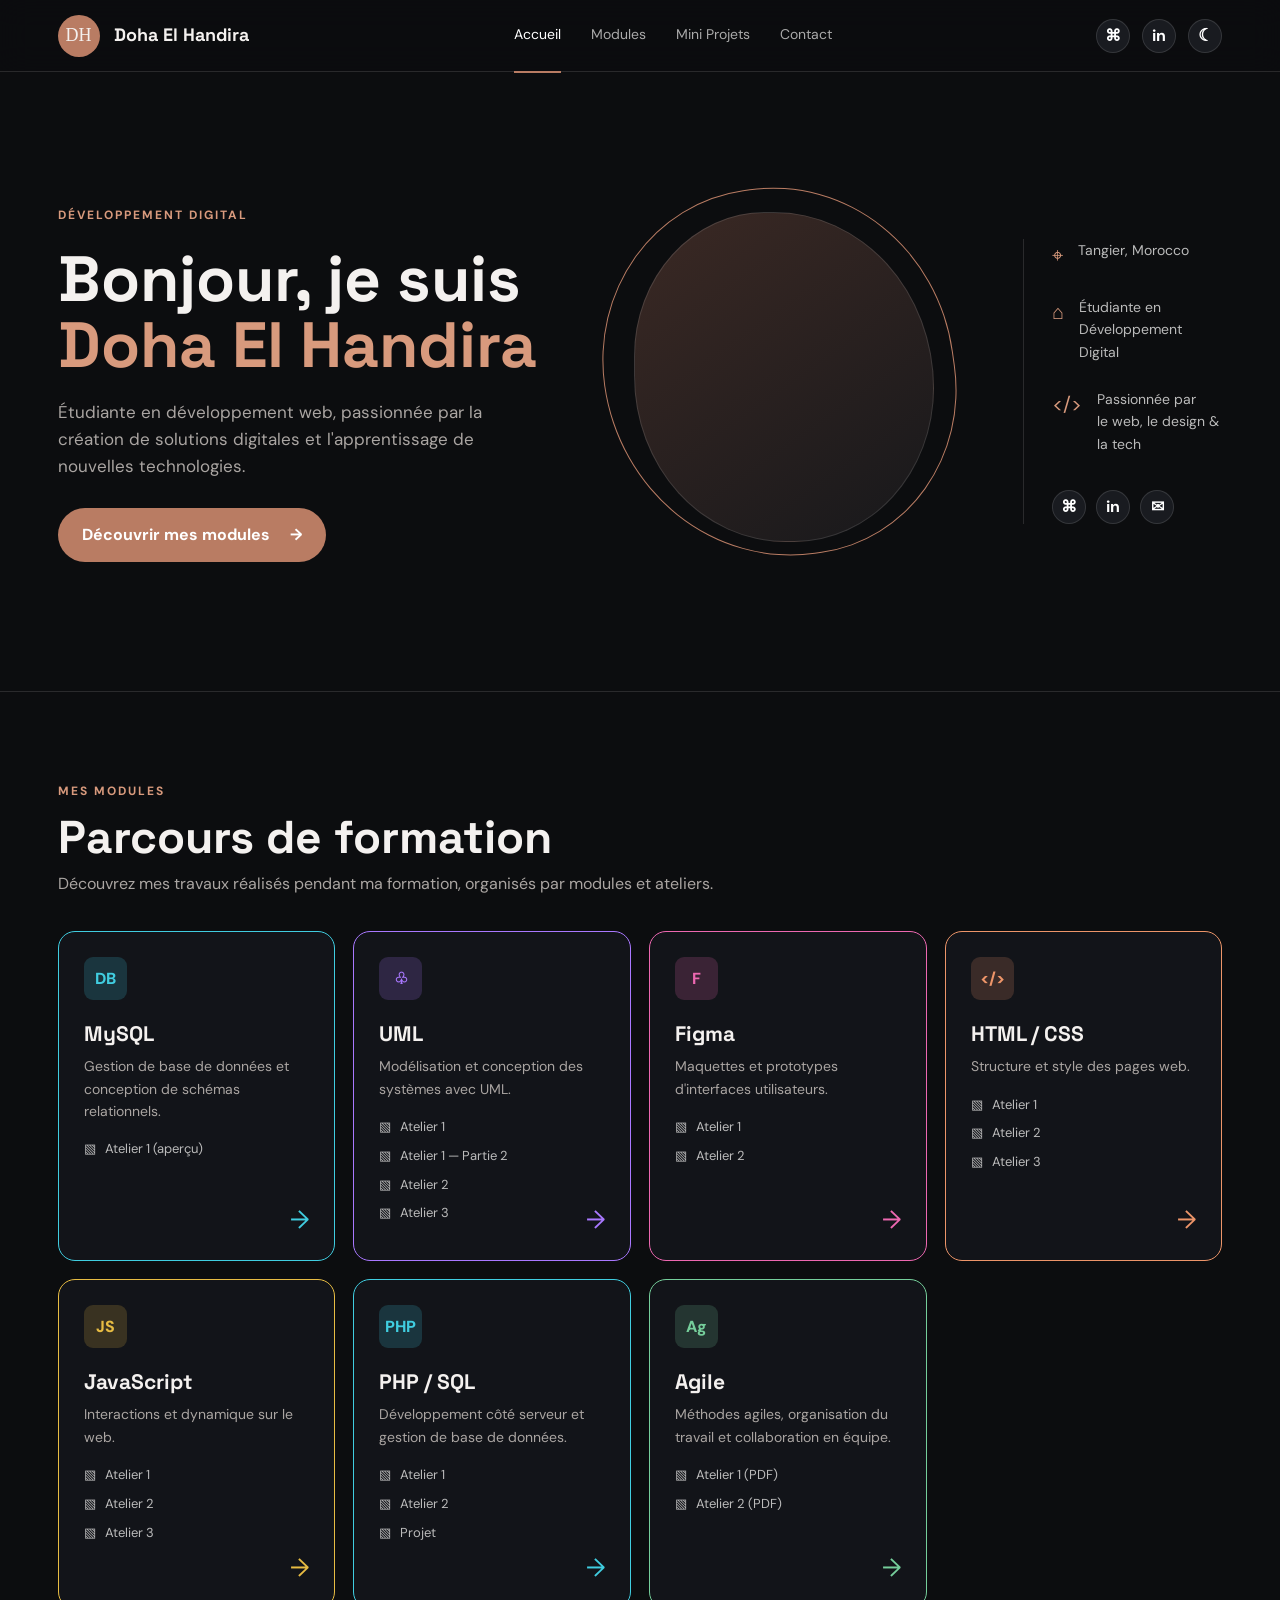
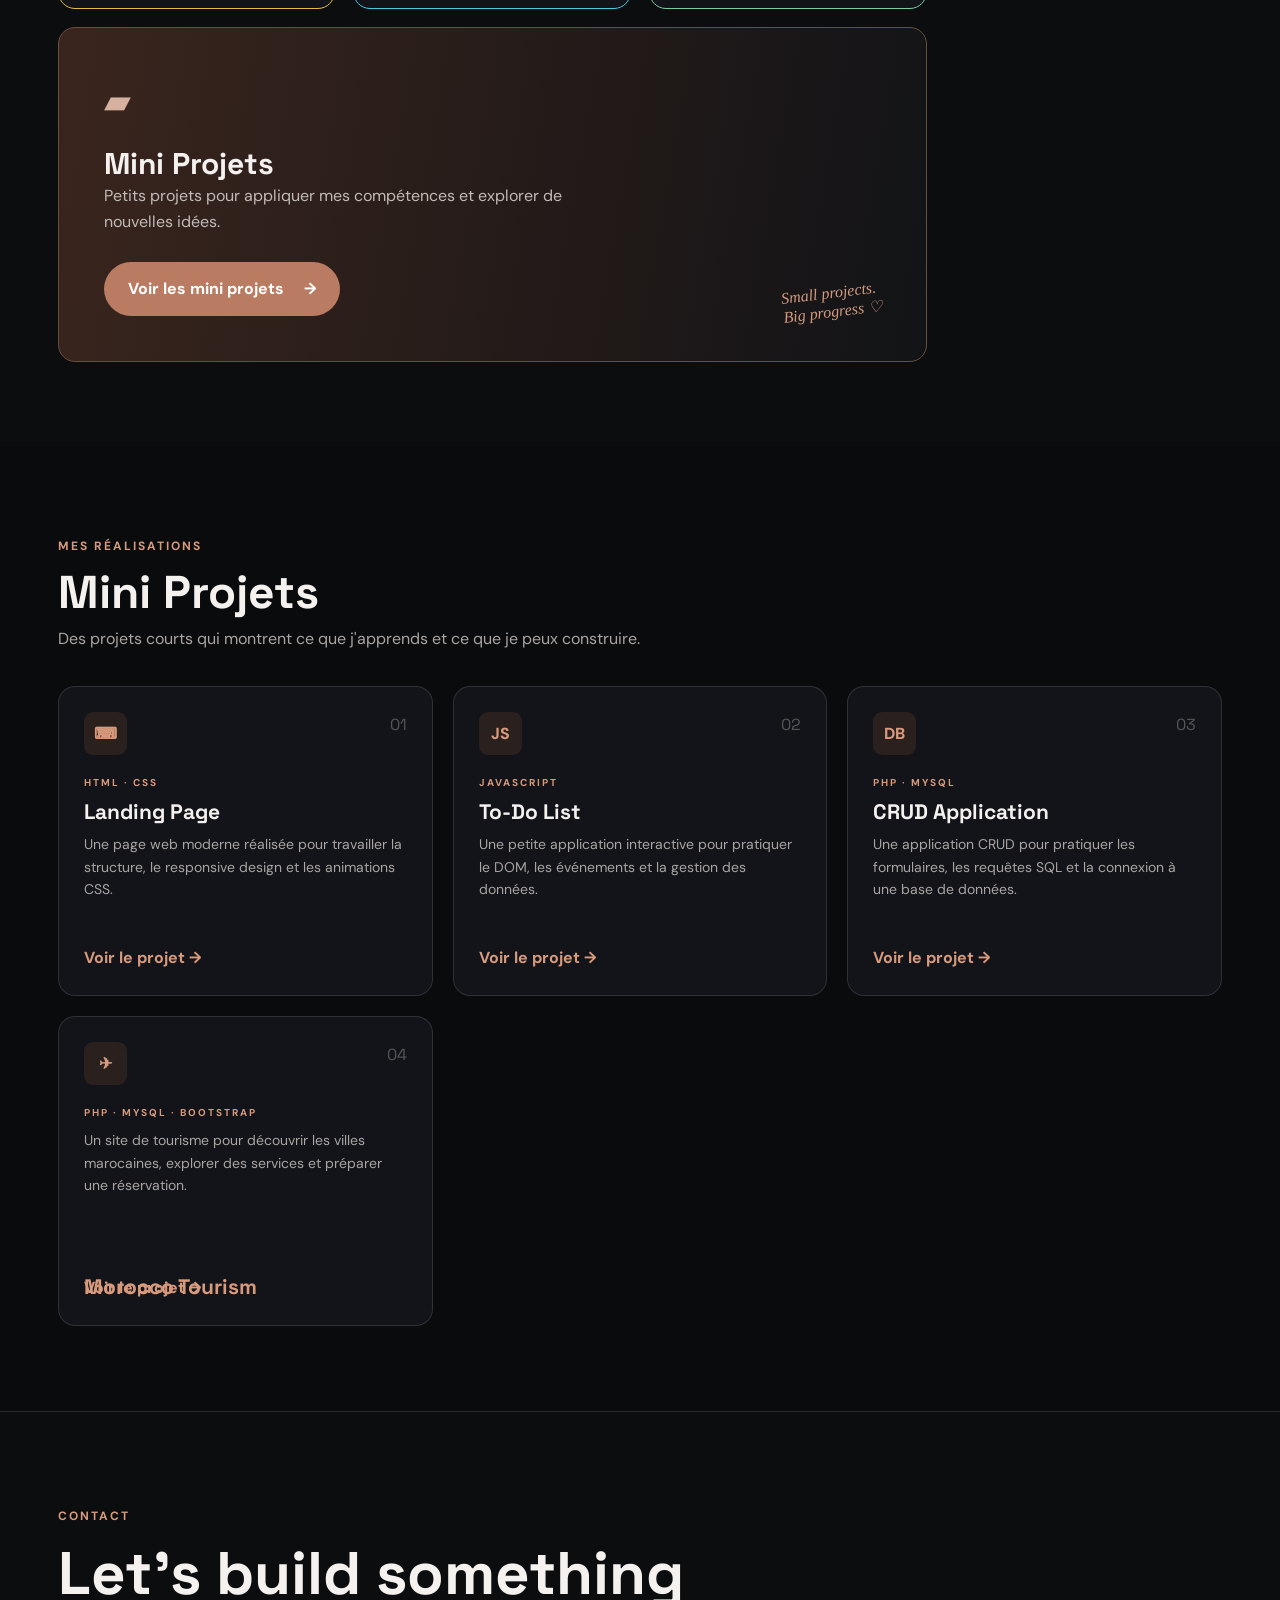
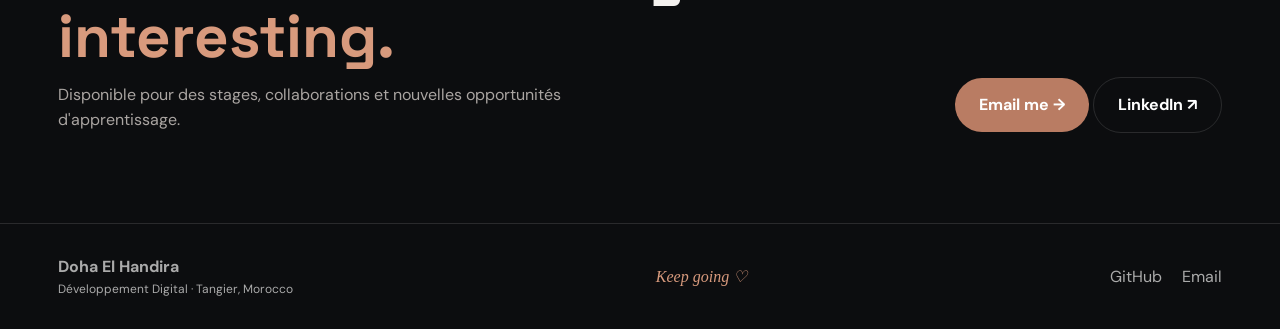
==== commit 07315237: "Add QuickAnnonces UML presentation viewer" ====
--- a/index.html
+++ b/index.html
@@ -93,6 +93,7 @@
                 <p>Modélisation et conception des systèmes avec UML.</p>
                 <div class="atelier-list">
                     <a href="uml/TD1.mdj">▧ &nbsp; Atelier 1</a>
+                    <a href="uml/atelier-1-partie-2.html">▧ &nbsp; Atelier 1 — Partie 2</a>
                     <a href="uml/atelier-2.html">▧ &nbsp; Atelier 2</a>
                     <a href="uml/atelier-3.html">▧ &nbsp; Atelier 3</a>
                 </div>
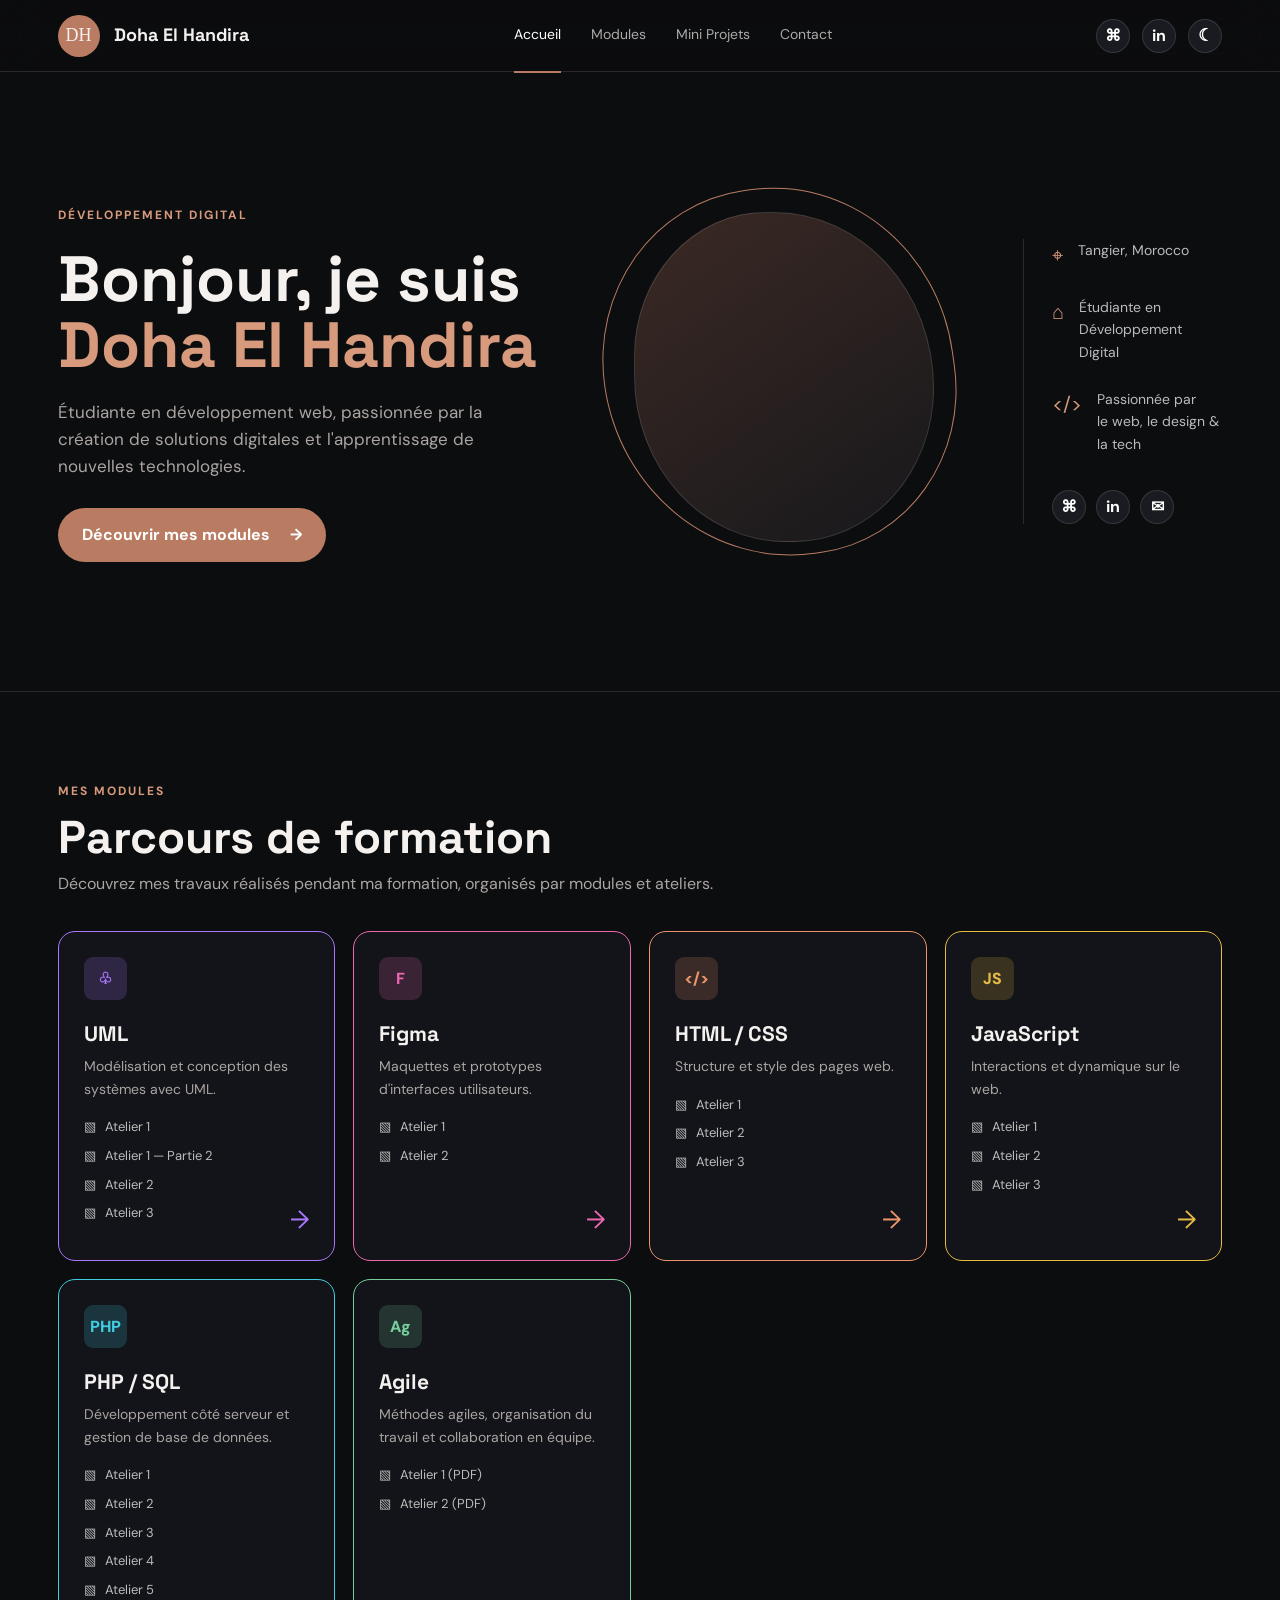
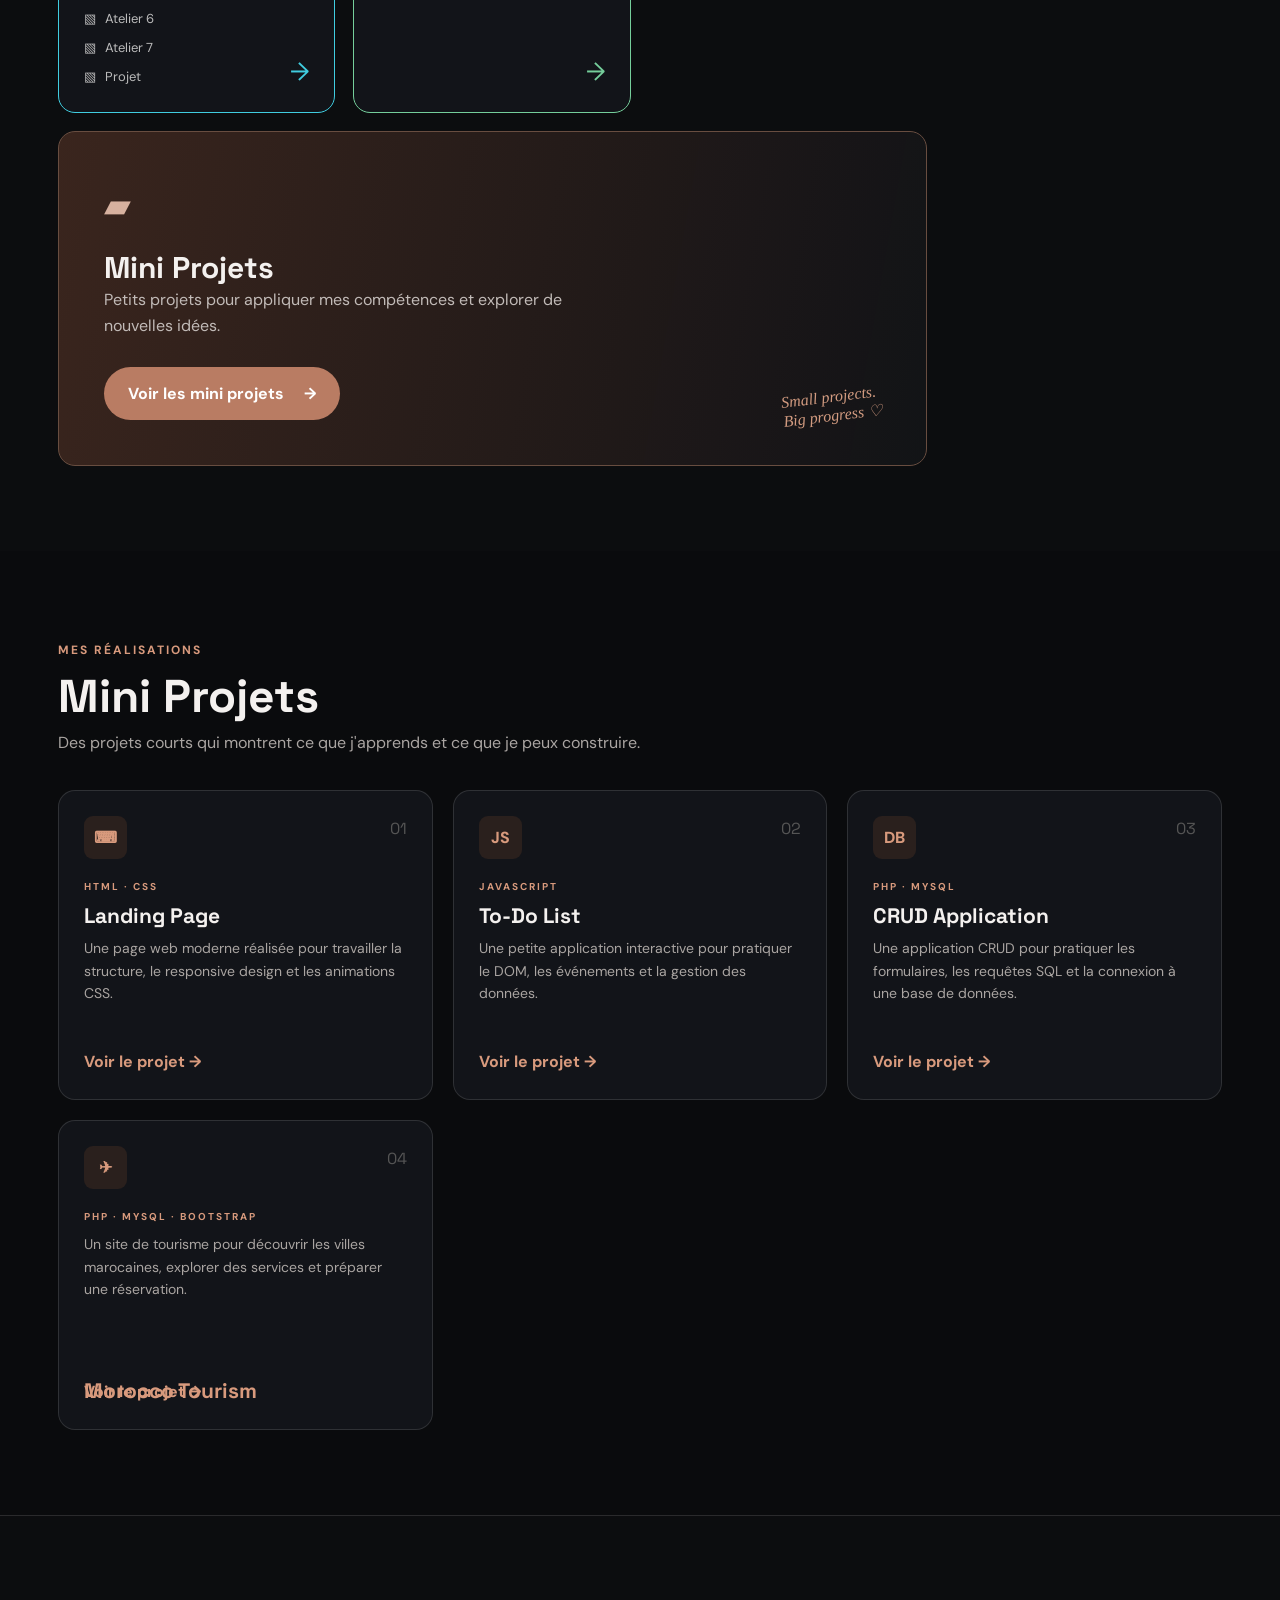
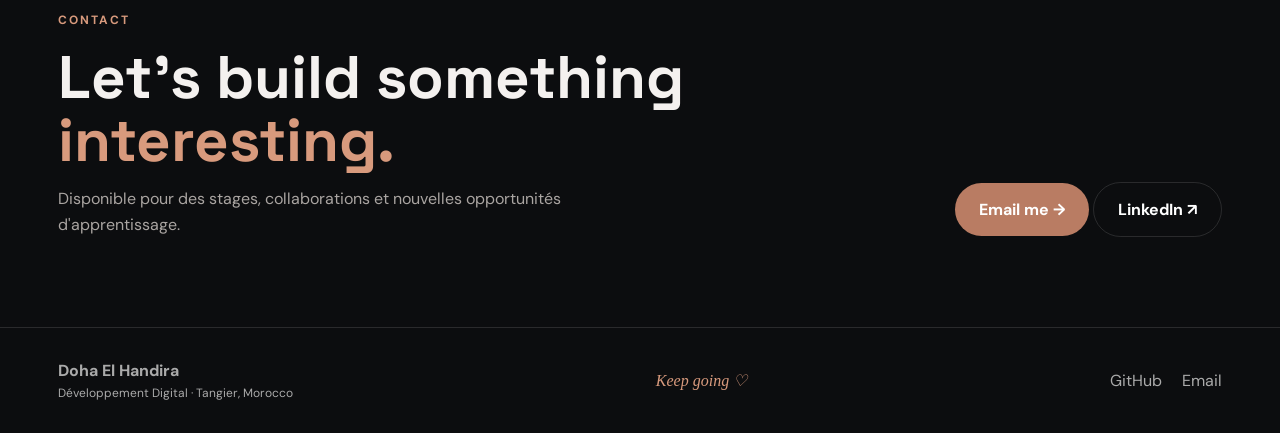
==== commit f9581366: "Add SQL atelier PDF viewers" ====
--- a/index.html
+++ b/index.html
@@ -77,16 +77,6 @@
         </div>
 
         <div class="modules-grid">
-            <article class="module-card cyan">
-                <div class="module-icon">DB</div>
-                <h3>MySQL</h3>
-                <p>Gestion de base de données et conception de schémas relationnels.</p>
-                <div class="atelier-list">
-                    <a href="mysql/atelier-1.html">▧ &nbsp; Atelier 1 (aperçu)</a>
-                </div>
-                <a href="mysql/atelier-1.html" class="card-arrow">→</a>
-            </article>
-
             <article class="module-card purple">
                 <div class="module-icon">♧</div>
                 <h3>UML</h3>
@@ -143,6 +133,11 @@
                 <div class="atelier-list">
                     <a href="php-sql/atelier-1.html">▧ &nbsp; Atelier 1</a>
                     <a href="php-sql/atelier-2.html">▧ &nbsp; Atelier 2</a>
+                    <a href="php-sql/atelier-3.html">▧ &nbsp; Atelier 3</a>
+                    <a href="php-sql/atelier-4.html">▧ &nbsp; Atelier 4</a>
+                    <a href="php-sql/atelier-5.html">▧ &nbsp; Atelier 5</a>
+                    <a href="php-sql/atelier-6.html">▧ &nbsp; Atelier 6</a>
+                    <a href="php-sql/atelier-7.html">▧ &nbsp; Atelier 7</a>
                     <a href="php-sql/projet.html">▧ &nbsp; Projet</a>
                 </div>
                 <a href="#" class="card-arrow">→</a>
